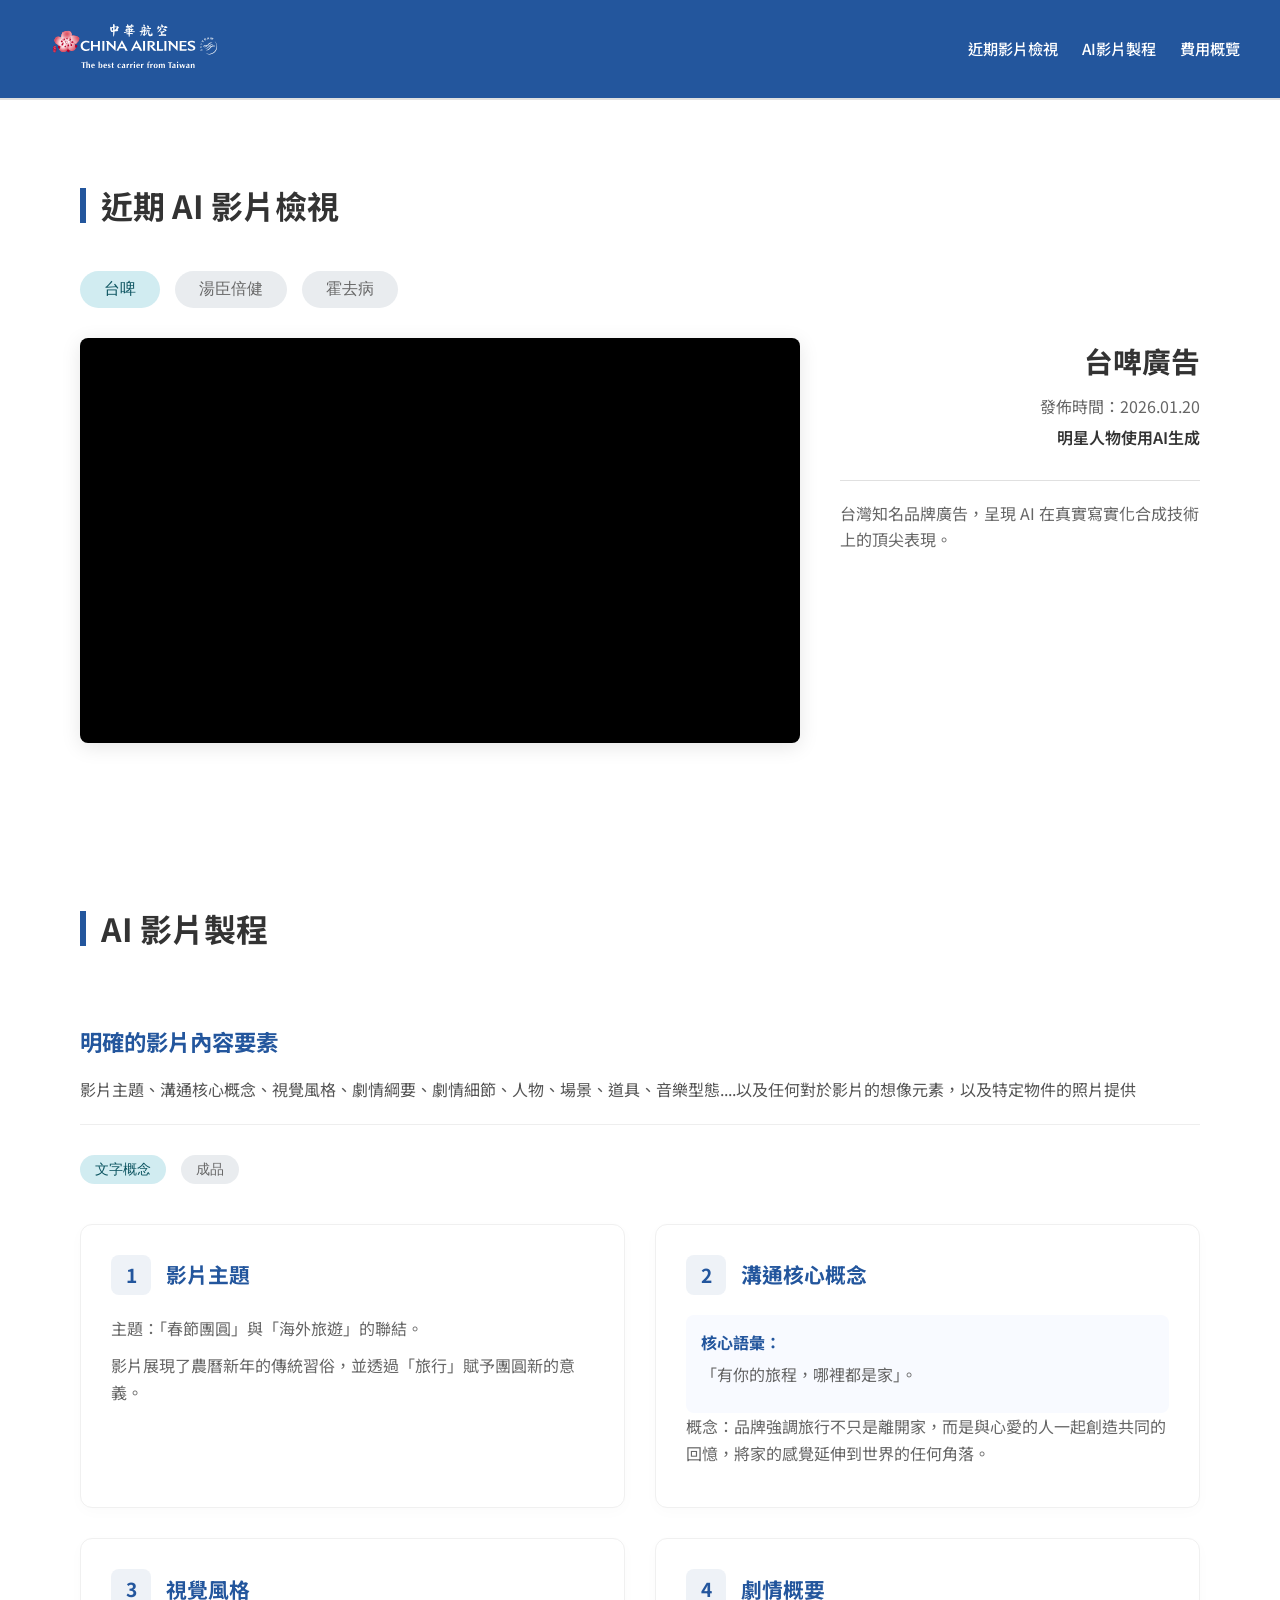
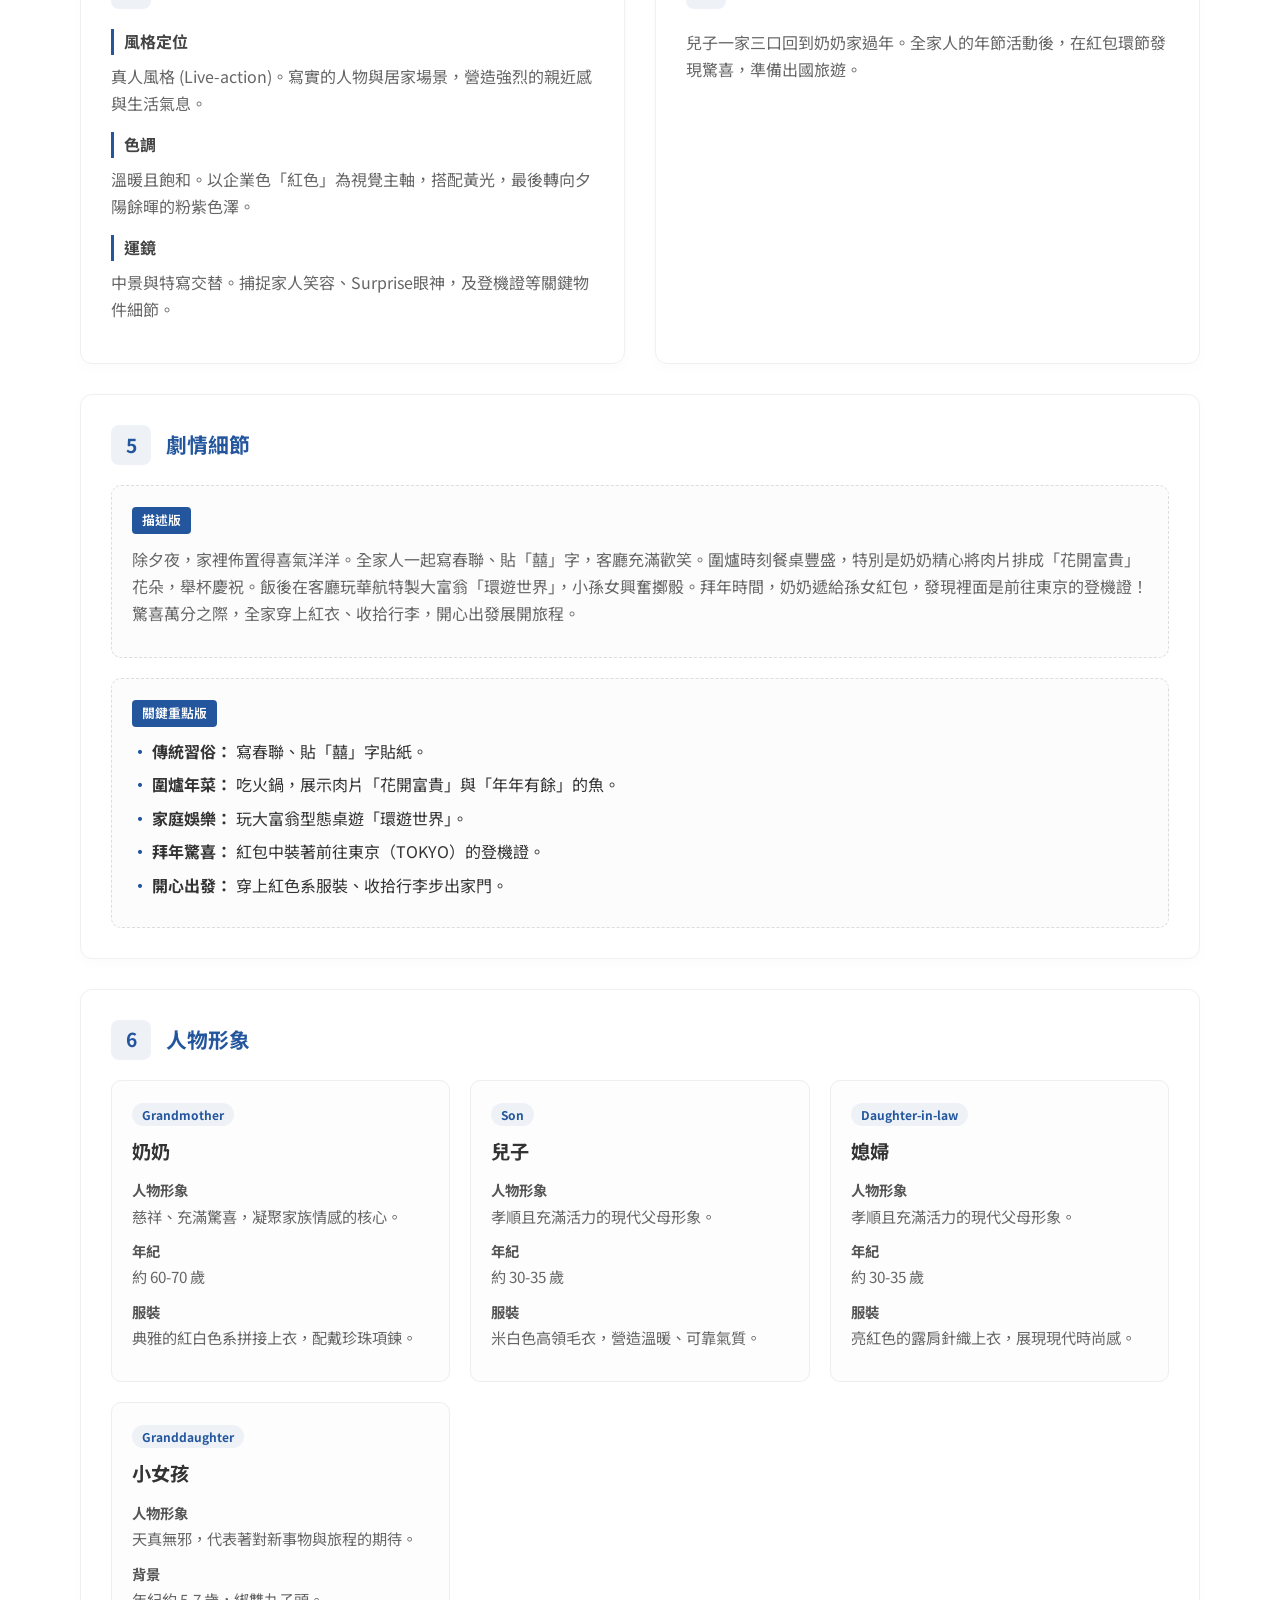
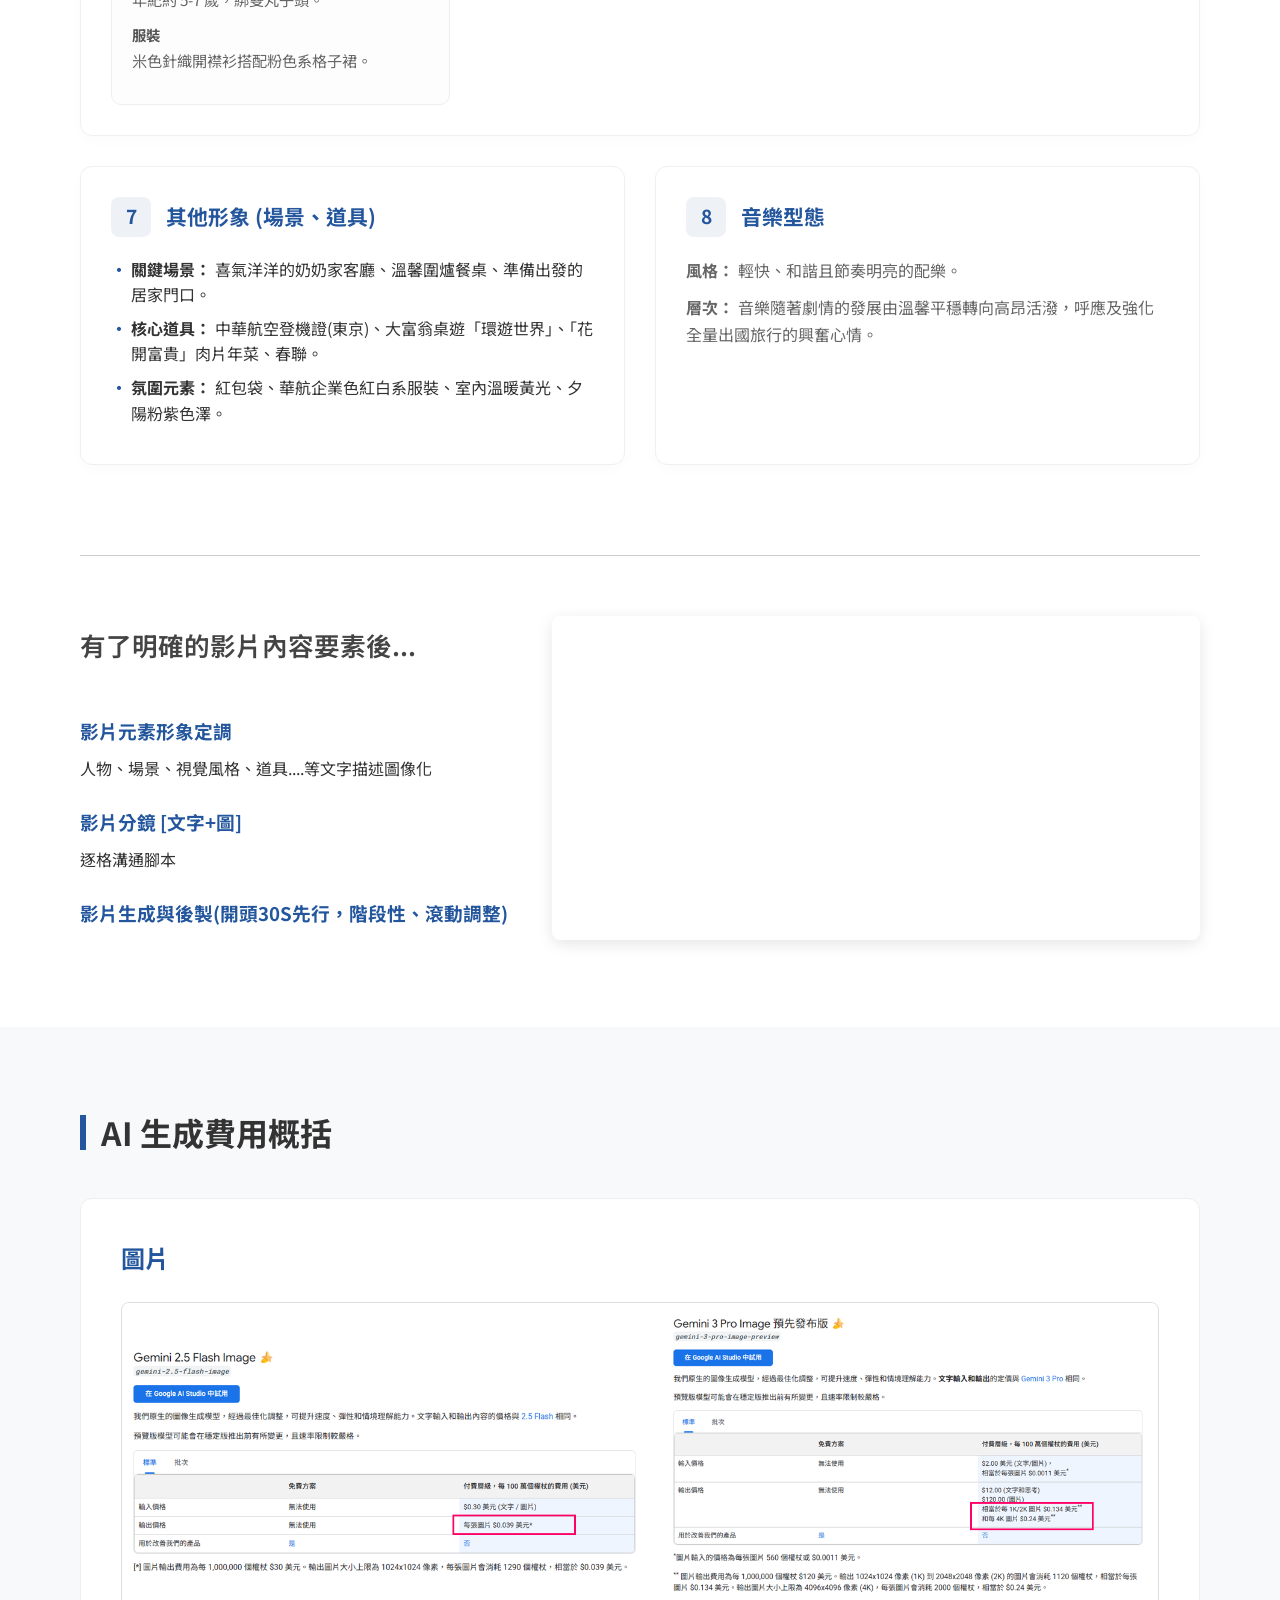
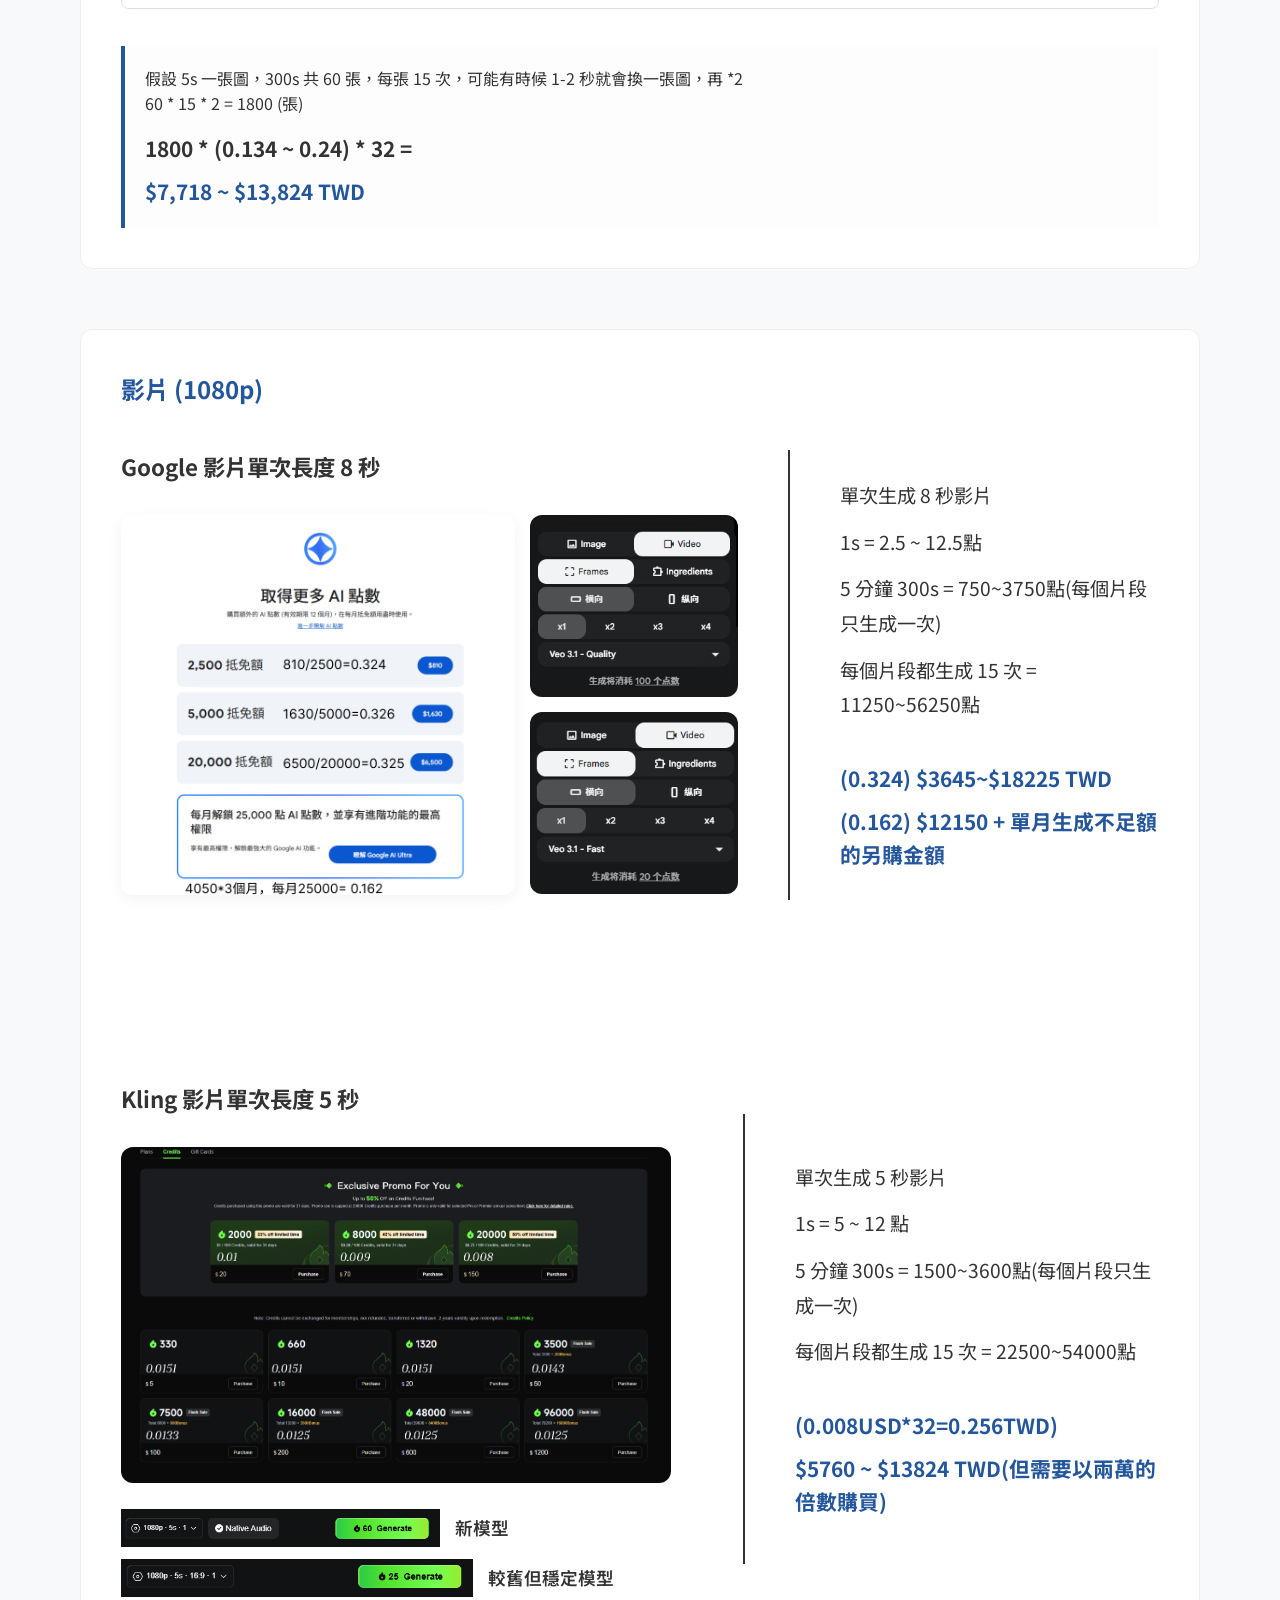
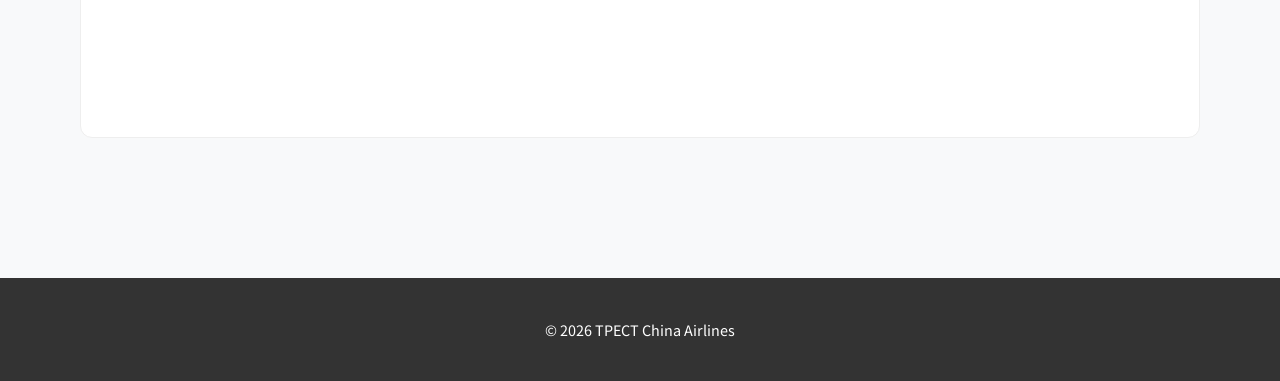
==== index.html @ 06ba06f7 "Initial commit: KEfilm project structure, HTML, CSS, JS, and Assets" ====
<!DOCTYPE html>
<html lang="zh-Hant">

<head>
    <meta charset="UTF-8">
    <meta name="viewport" content="width=device-width, initial-scale=1.0">
    <title>AI 影片製作現況分析與合作釐清 - KEfilm</title>
    <link rel="preconnect" href="https://fonts.googleapis.com">
    <link rel="preconnect" href="https://fonts.gstatic.com" crossorigin>
    <link
        href="https://fonts.googleapis.com/css2?family=Noto+Sans+TC:wght@300;400;500;700&family=Outfit:wght@300;400;600&display=swap"
        rel="stylesheet">
    <link rel="stylesheet" href="style.css">
</head>

<body>
    <header>
        <div class="header-container">
            <div class="logo">
                <img src="asset/img/logo.svg" alt="Logo">
            </div>
            <div class="top-nav-links">
                <a href="#video-showcase">近期影片檢視</a>
                <a href="#process">AI影片製程</a>
                <a href="#budget">費用概覽</a>
            </div>
        </div>
    </header>

    <main>
        <!-- 第一部分：AI影片分享 -->
        <section id="video-showcase" class="section">
            <div class="container">
                <div class="heading-with-bar">
                    <span class="bar"></span>
                    <h2 class="section-title">近期 AI 影片檢視</h2>
                </div>

                <div class="tabs-control-group" id="showcase-tabs">
                    <button class="pill-tab-btn active" data-tab="tab1">台啤</button>
                    <button class="pill-tab-btn" data-tab="tab2">湯臣倍健</button>
                    <button class="pill-tab-btn" data-tab="tab3">霍去病</button>
                </div>

                <div class="showcase-content">
                    <!-- 台啤 -->
                    <div class="tab-pane active" id="tab1">
                        <div class="showcase-grid">
                            <div class="showcase-media">
                                <iframe src="https://www.youtube.com/embed/JzaXb-boeXI" title="台啤影片" frameborder="0"
                                    allow="accelerometer; autoplay; clipboard-write; encrypted-media; gyroscope; picture-in-picture"
                                    allowfullscreen></iframe>
                            </div>
                            <div class="showcase-meta">
                                <h3 class="meta-label-brand">台啤廣告</h3>
                                <p class="meta-label-time">發佈時間：2026.01.20</p>
                                <p class="meta-label-desc">明星人物使用AI生成</p>
                                <p class="meta-label-brief">台灣知名品牌廣告，呈現 AI 在真實寫實化合成技術上的頂尖表現。</p>
                            </div>
                        </div>
                    </div>
                    <!-- 湯臣倍健 -->
                    <div class="tab-pane" id="tab2">
                        <div class="showcase-grid">
                            <div class="showcase-media">
                                <video controls>
                                    <source src="asset/video/南極人.mp4" type="video/mp4">
                                </video>
                            </div>
                            <div class="showcase-meta">
                                <h3 class="meta-label-brand">湯臣倍健 (營養品)</h3>
                                <p class="meta-label-time">發佈時間：2025.11.24</p>
                                <p class="meta-label-desc">專場與細節豐富度展示</p>
                                <p class="meta-label-brief">點擊前往原始連結：<a
                                        href="https://www.facebook.com/share/v/17531Q2ruu/" target="_blank">Facebook
                                        影片連結</a></p>
                            </div>
                        </div>
                    </div>
                    <!-- 霍去病 -->
                    <div class="tab-pane" id="tab3">
                        <div class="showcase-grid">
                            <div class="showcase-media">
                                <iframe src="https://www.youtube.com/embed/hu1qOSXnQ2M" title="霍去病影片" frameborder="0"
                                    allow="accelerometer; autoplay; clipboard-write; encrypted-media; gyroscope; picture-in-picture"
                                    allowfullscreen></iframe>
                            </div>
                            <div class="showcase-meta">
                                <h3 class="meta-label-brand">霍去病</h3>
                                <p class="meta-label-time">發佈時間：2026.02</p>
                                <p class="meta-label-desc">中國創下五億瀏覽量</p>
                                <p class="meta-label-brief">大型史詩場面，AI 技術於大規模動態生成與分鏡流暢度之指標性作品。</p>
                            </div>
                        </div>
                    </div>
                </div>
            </div>
        </section>

        <!-- 第二部分：明確的影片內容要素 -->
        <section id="process" class="section">
            <div class="container">
                <div class="heading-with-bar">
                    <span class="bar"></span>
                    <h2 class="section-title">AI 影片製程</h2>
                </div>

                <div class="process-requirements">
                    <h3 class="process-sub-title">明確的影片內容要素</h3>
                    <p class="process-note">影片主題、溝通核心概念、視覺風格、劇情綱要、劇情細節、人物、場景、道具、音樂型態....以及任何對於影片的想像元素，以及特定物件的照片提供</p>

                    <div class="tabs-control-group small-tabs" id="concept-tabs">
                        <button class="pill-tab-btn active" data-tab="concept-text">文字概念</button>
                        <button class="pill-tab-btn" data-tab="concept-video">成品</button>
                    </div>

                    <div class="concept-display">
                        <div class="concept-pane active" id="concept-text">
                            <div class="concept-cards-grid">
                                <!-- 1. 影片主題 -->
                                <div class="concept-card">
                                    <div class="c-card-header">
                                        <div class="c-card-icon">1</div>
                                        <div class="c-card-title">影片主題</div>
                                    </div>
                                    <div class="c-card-body">
                                        <p>主題：「春節團圓」與「海外旅遊」的聯結。</p>
                                        <p>影片展現了農曆新年的傳統習俗，並透過「旅行」賦予團圓新的意義。</p>
                                    </div>
                                </div>

                                <!-- 2. 溝通核心概念 -->
                                <div class="concept-card">
                                    <div class="c-card-header">
                                        <div class="c-card-icon">2</div>
                                        <div class="c-card-title">溝通核心概念</div>
                                    </div>
                                    <div class="c-card-body">
                                        <div class="c-highlight-box">
                                            <strong>核心語彙：</strong>
                                            <p>「有你的旅程，哪裡都是家」。</p>
                                        </div>
                                        <p>概念：品牌強調旅行不只是離開家，而是與心愛的人一起創造共同的回憶，將家的感覺延伸到世界的任何角落。</p>
                                    </div>
                                </div>

                                <!-- 3. 視覺風格 -->
                                <div class="concept-card">
                                    <div class="c-card-header">
                                        <div class="c-card-icon">3</div>
                                        <div class="c-card-title">視覺風格</div>
                                    </div>
                                    <div class="c-card-body">
                                        <h4>風格定位</h4>
                                        <p>真人風格 (Live-action)。寫實的人物與居家場景，營造強烈的親近感與生活氣息。</p>

                                        <h4>色調</h4>
                                        <p>溫暖且飽和。以企業色「紅色」為視覺主軸，搭配黃光，最後轉向夕陽餘暉的粉紫色澤。</p>

                                        <h4>運鏡</h4>
                                        <p>中景與特寫交替。捕捉家人笑容、Surprise眼神，及登機證等關鍵物件細節。</p>
                                    </div>
                                </div>

                                <!-- 4. 劇情概要 -->
                                <div class="concept-card">
                                    <div class="c-card-header">
                                        <div class="c-card-icon">4</div>
                                        <div class="c-card-title">劇情概要</div>
                                    </div>
                                    <div class="c-card-body">
                                        <p>兒子一家三口回到奶奶家過年。全家人的年節活動後，在紅包環節發現驚喜，準備出國旅遊。</p>
                                    </div>
                                </div>

                                <!-- 5. 劇情細節 -->
                                <div class="concept-card" style="grid-column: 1 / -1;">
                                    <div class="c-card-header">
                                        <div class="c-card-icon">5</div>
                                        <div class="c-card-title">劇情細節</div>
                                    </div>
                                    <div class="c-card-body">
                                        <div class="plot-details-section">
                                            <div class="plot-version-box">
                                                <span class="plot-version-label">描述版</span>
                                                <p>除夕夜，家裡佈置得喜氣洋洋。全家人一起寫春聯、貼「囍」字，客廳充滿歡笑。圍爐時刻餐桌豐盛，特別是奶奶精心將肉片排成「花開富貴」花朵，舉杯慶祝。飯後在客廳玩華航特製大富翁「環遊世界」，小孫女興奮擲骰。拜年時間，奶奶遞給孫女紅包，發現裡面是前往東京的登機證！驚喜萬分之際，全家穿上紅衣、收拾行李，開心出發展開旅程。
                                                </p>
                                            </div>
                                            <div class="plot-version-box">
                                                <span class="plot-version-label">關鍵重點版</span>
                                                <ul class="detailed-list-mini">
                                                    <li><strong>傳統習俗：</strong> 寫春聯、貼「囍」字貼紙。</li>
                                                    <li><strong>圍爐年菜：</strong> 吃火鍋，展示肉片「花開富貴」與「年年有餘」的魚。</li>
                                                    <li><strong>家庭娛樂：</strong> 玩大富翁型態桌遊「環遊世界」。</li>
                                                    <li><strong>拜年驚喜：</strong> 紅包中裝著前往東京（TOKYO）的登機證。</li>
                                                    <li><strong>開心出發：</strong> 穿上紅色系服裝、收拾行李步出家門。</li>
                                                </ul>
                                            </div>
                                        </div>
                                    </div>
                                </div>

                                <!-- 6. 人物形象 -->
                                <div class="concept-card" style="grid-column: 1 / -1;">
                                    <div class="c-card-header">
                                        <div class="c-card-icon">6</div>
                                        <div class="c-card-title">人物形象</div>
                                    </div>
                                    <div class="c-card-body">
                                        <div class="character-profiles">
                                            <!-- Grandmother -->
                                            <div class="character-card">
                                                <span class="char-role">Grandmother</span>
                                                <h5 class="char-name">奶奶</h5>
                                                <div class="char-detail-item">
                                                    <strong>人物形象</strong>
                                                    <p>慈祥、充滿驚喜，凝聚家族情感的核心。</p>
                                                </div>
                                                <div class="char-detail-item">
                                                    <strong>年紀</strong>
                                                    <p>約 60-70 歲</p>
                                                </div>
                                                <div class="char-detail-item">
                                                    <strong>服裝</strong>
                                                    <p>典雅的紅白色系拼接上衣，配戴珍珠項鍊。</p>
                                                </div>
                                            </div>

                                            <!-- Son -->
                                            <div class="character-card">
                                                <span class="char-role">Son</span>
                                                <h5 class="char-name">兒子</h5>
                                                <div class="char-detail-item">
                                                    <strong>人物形象</strong>
                                                    <p>孝順且充滿活力的現代父母形象。</p>
                                                </div>
                                                <div class="char-detail-item">
                                                    <strong>年紀</strong>
                                                    <p>約 30-35 歲</p>
                                                </div>
                                                <div class="char-detail-item">
                                                    <strong>服裝</strong>
                                                    <p>米白色高領毛衣，營造溫暖、可靠氣質。</p>
                                                </div>
                                            </div>

                                            <!-- Daughter-in-law -->
                                            <div class="character-card">
                                                <span class="char-role">Daughter-in-law</span>
                                                <h5 class="char-name">媳婦</h5>
                                                <div class="char-detail-item">
                                                    <strong>人物形象</strong>
                                                    <p>孝順且充滿活力的現代父母形象。</p>
                                                </div>
                                                <div class="char-detail-item">
                                                    <strong>年紀</strong>
                                                    <p>約 30-35 歲</p>
                                                </div>
                                                <div class="char-detail-item">
                                                    <strong>服裝</strong>
                                                    <p>亮紅色的露肩針織上衣，展現現代時尚感。</p>
                                                </div>
                                            </div>

                                            <!-- Granddaughter -->
                                            <div class="character-card">
                                                <span class="char-role">Granddaughter</span>
                                                <h5 class="char-name">小女孩</h5>
                                                <div class="char-detail-item">
                                                    <strong>人物形象</strong>
                                                    <p>天真無邪，代表著對新事物與旅程的期待。</p>
                                                </div>
                                                <div class="char-detail-item">
                                                    <strong>背景</strong>
                                                    <p>年紀約 5-7 歲，綁雙丸子頭。</p>
                                                </div>
                                                <div class="char-detail-item">
                                                    <strong>服裝</strong>
                                                    <p>米色針織開襟衫搭配粉色系格子裙。</p>
                                                </div>
                                            </div>
                                        </div>
                                    </div>
                                </div>

                                <!-- 7. 其他形象 (場景、道具) -->
                                <div class="concept-card">
                                    <div class="c-card-header">
                                        <div class="c-card-icon">7</div>
                                        <div class="c-card-title">其他形象 (場景、道具)</div>
                                    </div>
                                    <div class="c-card-body">
                                        <ul class="detailed-list-mini">
                                            <li><strong>關鍵場景：</strong> 喜氣洋洋的奶奶家客廳、溫馨圍爐餐桌、準備出發的居家門口。</li>
                                            <li><strong>核心道具：</strong> 中華航空登機證(東京)、大富翁桌遊「環遊世界」、「花開富貴」肉片年菜、春聯。</li>
                                            <li><strong>氛圍元素：</strong> 紅包袋、華航企業色紅白系服裝、室內溫暖黃光、夕陽粉紫色澤。</li>
                                        </ul>
                                    </div>
                                </div>

                                <!-- 8. 音樂型態 -->
                                <div class="concept-card">
                                    <div class="c-card-header">
                                        <div class="c-card-icon">8</div>
                                        <div class="c-card-title">音樂型態</div>
                                    </div>
                                    <div class="c-card-body">
                                        <p><strong>風格：</strong> 輕快、和諧且節奏明亮的配樂。</p>
                                        <p><strong>層次：</strong> 音樂隨著劇情的發展由溫馨平穩轉向高昂活潑，呼應及強化全量出國旅行的興奮心情。</p>
                                    </div>
                                </div>
                            </div>
                        </div>
                        <div class="concept-pane" id="concept-video">
                            <div class="video-preview-box">
                                <div class="fb-video-container">
                                    <iframe
                                        src="https://www.facebook.com/plugins/video.php?href=https%3A%2F%2Fwww.facebook.com%2Fwatch%2F%3Fv%3D1326016251731872&show_text=0&width=560"
                                        width="100%" height="450" style="border:none;overflow:hidden" scrolling="no"
                                        frameborder="0" allowfullscreen="true"
                                        allow="autoplay; clipboard-write; encrypted-media; picture-in-picture; web-share"></iframe>
                                </div>
                            </div>
                        </div>
                    </div>
                </div>

                <hr class="separator">

                <div class="visual-output-section">
                    <div class="visual-output-grid">
                        <div class="visual-output-text">
                            <p style="font-size: 1.6rem; color: #444; font-weight: 600; margin-bottom: 50px;">
                                有了明確的影片內容要素後...</p>
                            <h3>影片元素形象定調</h3>
                            <p>人物、場景、視覺風格、道具....等文字描述圖像化</p>
                            <br>
                            <h3>影片分鏡 [文字+圖]</h3>
                            <p>逐格溝通腳本</p>
                            <br>
                            <h3>影片生成與後製(開頭30S先行，階段性、滾動調整)</h3>
                        </div>
                        <div class="visual-output-media">
                            <video autoplay loop muted playsinline>
                                <source src="asset/video/分鏡到影片.mp4" type="video/mp4">
                            </video>
                        </div>
                    </div>
                </div>
            </div>
        </section>

        <!-- 第三部分：費用概覽 -->
        <section id="budget" class="section bg-light">
            <div class="container">
                <div class="heading-with-bar">
                    <span class="bar"></span>
                    <h2 class="section-title">AI 生成費用概括</h2>
                </div>

                <!-- 圖片費用 -->
                <div class="cost-item-block">
                    <h3 class="cost-type-title">圖片</h3>
                    <div class="cost-screenshot-full">
                        <img src="asset/img/圖片生成.png" alt="圖片生成費用詳情">
                    </div>
                    <div class="cost-calculation">
                        <p>假設 5s 一張圖，300s 共 60 張，每張 15 次，可能有時候 1-2 秒就會換一張圖，再 *2</p>
                        <p>60 * 15 * 2 = 1800 (張)</p>
                        <p class="final-price">1800 * (0.134 ~ 0.24) * 32 = <span class="highlight-blue">$7,718 ~
                                $13,824 TWD</span></p>
                    </div>
                </div>

                <!-- 影片費用 -->
                <div class="cost-item-block">
                    <h3 class="cost-type-title">影片 (1080p)</h3>
                    <div class="video-budget-rows">
                        <!-- Google Row -->
                        <div class="video-budget-row">
                            <div class="v-budget-visual">
                                <h4 class="v-model-title">Google 影片單次長度 8 秒</h4>
                                <div class="google-img-grid">
                                    <div class="img-large">
                                        <img src="asset/img/GoogleVeo1.png" alt="Google Veo Pricing">
                                    </div>
                                    <div class="img-stacked">
                                        <img src="asset/img/GoogleVeo2.png" alt="Veo Quality">
                                        <img src="asset/img/GoogleVeo3.png" alt="Veo Fast">
                                    </div>
                                </div>
                            </div>
                            <div class="v-budget-divider"></div>
                            <div class="v-budget-details">
                                <div class="cost-desc-text">
                                    <p>單次生成 8 秒影片</p>
                                    <p>1s = 2.5 ~ 12.5點</p>
                                    <p>5 分鐘 300s = 750~3750點(每個片段只生成一次)</p>
                                    <p>每個片段都生成 15 次 = 11250~56250點</p>
                                    <div class="price-summary">
                                        <span class="highlight-blue">(0.324) $3645~$18225 TWD</span>
                                        <span class="highlight-blue">(0.162) $12150 + 單月生成不足額的另購金額</span>
                                    </div>
                                </div>
                            </div>
                        </div>

                        <!-- Kling Row -->
                        <div class="video-budget-row">
                            <div class="v-budget-visual">
                                <h4 class="v-model-title">Kling 影片單次長度 5 秒</h4>
                                <div class="kling-main-img">
                                    <img src="asset/img/Kling1.png" alt="Kling Pricing">
                                </div>
                                <div class="kling-model-labels">
                                    <div class="model-label-row">
                                        <img src="asset/img/Kling2.png" alt="New Model Button">
                                        <span>新模型</span>
                                    </div>
                                    <div class="model-label-row">
                                        <img src="asset/img/Kling3.png" alt="Stable Model Button">
                                        <span>較舊但穩定模型</span>
                                    </div>
                                </div>
                            </div>
                            <div class="v-budget-divider"></div>
                            <div class="v-budget-details">
                                <div class="cost-desc-text">
                                    <p>單次生成 5 秒影片</p>
                                    <p>1s = 5 ~ 12 點</p>
                                    <p>5 分鐘 300s = 1500~3600點(每個片段只生成一次)</p>
                                    <p>每個片段都生成 15 次 = 22500~54000點</p>
                                    <div class="price-summary">
                                        <span class="highlight-blue">(0.008USD*32=0.256TWD)</span>
                                        <span class="highlight-blue">$5760 ~ $13824 TWD(但需要以兩萬的倍數購買)</span>
                                    </div>
                                </div>
                            </div>
                        </div>
                    </div>
                </div>
            </div>
        </section>
    </main>

    <footer>
        <div class="container">
            <p>&copy; 2026 TPECT China Airlines</p>
        </div>
    </footer>

    <script src="script.js"></script>
</body>

</html>
---- style.css ----
:root {
    --primary-blue: #23569D;
    --text-color: #333333;
    --secondary-text: #666666;
    --bg-light: #f8f9fa;
    --bg-white: #ffffff;
    --border-color: #e0e0e0;
    --accent-red: #d9534f;
    --transition-speed: 0.3s;
}

* {
    margin: 0;
    padding: 0;
    box-sizing: border-box;
}

body {
    font-family: 'Noto Sans TC', 'Helvetica Neue', Arial, sans-serif;
    color: var(--text-color);
    line-height: 1.6;
    background-color: var(--bg-white);
    padding-top: 100px;
    /* Offset for fixed header */
}

.container {
    max-width: 1200px;
    margin: 0 auto;
    padding: 0 40px;
}

.section {
    padding: 80px 0;
}

.bg-light {
    background-color: var(--bg-light);
}

/* Header */
header {
    height: 100px;
    display: flex;
    align-items: center;
    border-bottom: 2px solid var(--border-color);
    background-color: var(--primary-blue);
    position: fixed;
    top: 0;
    left: 0;
    width: 100%;
    z-index: 1000;
}

.header-container {
    width: 100%;
    max-width: 1300px;
    margin: 0 auto;
    padding: 0 40px;
    display: flex;
    justify-content: space-between;
    align-items: center;
}

.logo img {
    height: 70px;
}

.top-nav-links a {
    text-decoration: none;
    color: #ffffff;
    font-weight: 500;
    margin-left: 20px;
    font-size: 0.95rem;
}

/* Heading with Bar */
.heading-with-bar {
    display: flex;
    align-items: center;
    margin-bottom: 40px;
}

.heading-with-bar .bar {
    width: 6px;
    height: 35px;
    background-color: var(--primary-blue);
    margin-right: 15px;
    display: inline-block;
}

.section-title {
    font-size: 2rem;
    font-weight: 700;
}

/* Tabs */
.tabs-control-group {
    display: flex;
    gap: 15px;
    margin-bottom: 30px;
}

.pill-tab-btn {
    padding: 8px 24px;
    border: none;
    border-radius: 20px;
    background-color: #e9ecef;
    color: var(--secondary-text);
    font-size: 1rem;
    cursor: pointer;
    transition: var(--transition-speed);
    font-weight: 500;
}

.pill-tab-btn.active {
    background-color: #d1ecf1;
    color: #0c5460;
}

.small-tabs .pill-tab-btn {
    padding: 5px 15px;
    font-size: 0.9rem;
}

/* Showcase Grid */
.showcase-grid {
    display: grid;
    grid-template-columns: 2fr 1fr;
    gap: 40px;
    align-items: flex-start;
}

.showcase-media {
    background-color: #000;
    aspect-ratio: 16/9;
    border-radius: 8px;
    overflow: hidden;
    box-shadow: 0 4px 20px rgba(0, 0, 0, 0.1);
}

.showcase-media iframe,
.showcase-media video {
    width: 100%;
    height: 100%;
    border: none;
}

.showcase-meta h3 {
    font-size: 1.8rem;
    margin-bottom: 10px;
    text-align: right;
}

.meta-label-time {
    display: block;
    text-align: right;
    color: var(--secondary-text);
    margin-bottom: 5px;
}

.meta-label-desc {
    display: block;
    text-align: right;
    font-weight: 600;
    margin-bottom: 20px;
}

.meta-label-brief {
    font-size: 1rem;
    margin-top: 30px;
    color: var(--secondary-text);
    border-top: 1px solid var(--border-color);
    padding-top: 20px;
}

/* Concept Content Refinement */
.concept-cards-grid {
    display: grid;
    grid-template-columns: repeat(auto-fit, minmax(450px, 1fr));
    gap: 30px;
    margin-top: 40px;
}

.concept-card {
    background: #ffffff;
    border: 1px solid #f0f0f0;
    border-radius: 12px;
    padding: 30px;
    box-shadow: 0 4px 15px rgba(0, 0, 0, 0.02);
    transition: transform 0.3s ease, box-shadow 0.3s ease;
}

.concept-card:hover {
    transform: translateY(-5px);
    box-shadow: 0 10px 30px rgba(0, 0, 0, 0.05);
}

.c-card-header {
    display: flex;
    align-items: center;
    gap: 15px;
    margin-bottom: 20px;
}

.c-card-icon {
    width: 40px;
    height: 40px;
    background: #eef2f7;
    border-radius: 8px;
    display: flex;
    align-items: center;
    justify-content: center;
    color: var(--primary-blue);
    font-weight: 700;
    font-size: 1.2rem;
}

.c-card-title {
    font-size: 1.3rem;
    font-weight: 700;
    color: var(--primary-blue);
}

.c-card-body h4 {
    font-size: 1rem;
    color: #444;
    margin-bottom: 8px;
    border-left: 3px solid var(--primary-blue);
    padding-left: 10px;
    margin-top: 15px;
}

.c-card-body p {
    color: var(--secondary-text);
    font-size: 1rem;
    line-height: 1.7;
    margin-bottom: 10px;
}

.c-highlight-box {
    background: #f8faff;
    border-radius: 8px;
    padding: 15px;
    margin-top: 15px;
}

.c-highlight-box strong {
    color: var(--primary-blue);
    display: block;
    margin-bottom: 5px;
}

.plot-details-section {
    display: flex;
    flex-direction: column;
    gap: 20px;
}

.plot-version-box {
    padding: 20px;
    background: #fcfcfc;
    border-radius: 10px;
    border: 1px dashed #ddd;
}

.plot-version-label {
    display: inline-block;
    padding: 3px 10px;
    background: var(--primary-blue);
    color: #fff;
    border-radius: 4px;
    font-size: 0.8rem;
    font-weight: 600;
    margin-bottom: 12px;
}

.detailed-list-mini {
    list-style: none;
    padding: 0;
}

.detailed-list-mini li {
    position: relative;
    padding-left: 20px;
    margin-bottom: 8px;
}

.detailed-list-mini li::before {
    content: '•';
    position: absolute;
    left: 0;
    color: var(--primary-blue);
    font-weight: bold;
}

/* Character Profiles Refinement */
.character-profiles {
    display: grid;
    grid-template-columns: repeat(auto-fit, minmax(280px, 1fr));
    gap: 20px;
    margin-top: 15px;
}

.character-card {
    background: #fdfdfd;
    border: 1px solid #eee;
    border-radius: 10px;
    padding: 20px;
    transition: all 0.3s ease;
}

.character-card:hover {
    border-color: var(--primary-blue);
    background: #fff;
    box-shadow: 0 5px 15px rgba(0, 0, 0, 0.05);
}

.char-role {
    display: inline-block;
    font-size: 0.75rem;
    font-weight: 700;
    color: var(--primary-blue);
    background: #eef2f7;
    padding: 2px 10px;
    border-radius: 20px;
    margin-bottom: 10px;
}

.char-name {
    font-size: 1.2rem;
    font-weight: 700;
    margin-bottom: 12px;
    color: #333;
}

.char-detail-item {
    margin-bottom: 10px;
}

.char-detail-item strong {
    font-size: 0.9rem;
    color: #555;
    display: block;
    margin-bottom: 2px;
}

.char-detail-item p {
    font-size: 0.95rem;
    color: var(--secondary-text);
    margin: 0 !important;
}


/* Process Section Original Styles Cleanup */
.process-requirements {
    background: transparent;
    padding: 30px 0;
}

.process-sub-title {
    color: var(--primary-blue);
    font-size: 1.4rem;
    margin-bottom: 15px;
}

.process-note {
    font-size: 1rem;
    color: #555;
    margin-bottom: 30px;
    line-height: 1.8;
    border-bottom: 1px solid #eee;
    padding-bottom: 20px;
}

.detailed-list-container {
    margin-top: 30px;
}

.detailed-list {
    list-style: none;
}

.detailed-list li {
    margin-bottom: 25px;
    padding-left: 0;
}

.detailed-list li strong {
    display: block;
    font-size: 1.1rem;
    margin-bottom: 5px;
}

.detailed-list li p {
    color: var(--secondary-text);
    margin-bottom: 4px;
}

.video-preview-box {
    max-width: 800px;
    margin: 0 auto;
    border-radius: 8px;
    overflow: hidden;
}

.video-preview-box video {
    width: 100%;
}

.separator {
    border: 0;
    height: 1px;
    background: #ccc;
    margin: 60px 0;
}

.visual-output-grid {
    display: grid;
    grid-template-columns: 1fr 1.5fr;
    gap: 40px;
    align-items: center;
}

.visual-output-text h3 {
    color: var(--primary-blue);
    margin-bottom: 10px;
}

.visual-output-media video {
    width: 100%;
    border-radius: 8px;
    box-shadow: 0 4px 15px rgba(0, 0, 0, 0.1);
}

/* Budget Section */
.cost-item-block {
    margin-bottom: 60px;
    padding: 40px;
    background: #fff;
    border-radius: 12px;
    border: 1px solid #eee;
}

.cost-type-title {
    font-size: 1.5rem;
    color: var(--primary-blue);
    margin-bottom: 25px;
}

.cost-screenshot-full img {
    width: 100%;
    height: auto;
    border-radius: 8px;
    margin-bottom: 30px;
    border: 1px solid #ddd;
}

.cost-calculation {
    background: #fdfdfd;
    padding: 20px;
    border-left: 4px solid var(--primary-blue);
}

.final-price {
    font-size: 1.3rem;
    font-weight: 700;
    margin-top: 15px;
}

.price-highlight {
    color: var(--primary-blue);
}

.video-cost-grid {
    display: grid;
    grid-template-columns: 1fr 1fr;
    gap: 40px;
}

.video-cost-card h4 {
    font-size: 1.2rem;
    margin-bottom: 20px;
}

.screenshot-group {
    display: flex;
    flex-direction: column;
    gap: 15px;
    margin-bottom: 25px;
}

.screenshot-group img {
    width: 100%;
    border: 1px solid #ddd;
    border-radius: 4px;
}

.cost-details p {
    font-size: 0.95rem;
    margin-bottom: 8px;
}

.price-val {
    margin-top: 20px;
    font-size: 1.1rem;
    font-weight: 700;
}

.note {
    font-size: 0.85rem;
    color: var(--accent-red);
}

.model-labels {
    display: flex;
    justify-content: flex-end;
    gap: 40px;
    margin-top: 30px;
    font-weight: 500;
}

/* Budget Section Update */
.video-budget-rows {
    display: flex;
    flex-direction: column;
    gap: 80px;
    margin-top: 40px;
}

.video-budget-row {
    display: grid;
    grid-template-columns: 6fr 2px 4fr;
    /* Locks the divider at the 60% position for both rows */
    align-items: center;
    margin-bottom: 100px;
    width: 100%;
}

.v-model-title {
    font-size: 1.4rem;
    font-weight: 700;
    margin-bottom: 30px;
    color: var(--text-color);
}

.v-budget-visual {
    padding-right: 50px;
    display: flex;
    flex-direction: column;
}

.google-img-grid {
    display: flex;
    gap: 15px;
    align-items: flex-start;
}

.google-img-grid .img-large img {
    height: 380px;
    width: auto;
    border-radius: 12px;
    box-shadow: 0 4px 15px rgba(0, 0, 0, 0.05);
}

.google-img-grid .img-stacked {
    display: flex;
    flex-direction: column;
    gap: 15px;
}

.google-img-grid .img-stacked img {
    height: 182px;
    width: auto;
    border-radius: 12px;
}

.kling-main-img img {
    width: 100%;
    max-width: 550px;
    height: auto;
    border-radius: 12px;
    margin-bottom: 20px;
}

.kling-model-labels {
    display: flex;
    flex-direction: column;
    gap: 12px;
}

.model-label-row {
    display: flex;
    align-items: center;
    gap: 15px;
}

.model-label-row img {
    height: 38px;
    width: auto;
}

.model-label-row span {
    font-weight: 600;
    font-size: 1.1rem;
    color: var(--text-color);
}

.v-budget-divider {
    width: 2px;
    height: 450px;
    background-color: #333;
    opacity: 1;
}

.v-budget-details {
    padding-left: 50px;
}

.cost-desc-text p {
    font-size: 1.2rem;
    margin-bottom: 12px;
    color: var(--text-color);
    line-height: 1.8;
}

.price-summary {
    margin-top: 40px;
}

.highlight-blue {
    color: #23569D !important;
    font-weight: 700 !important;
    font-size: 1.3rem !important;
    margin-top: 10px;
    display: block;
}

/* Tab display logic */
.tab-pane,
.concept-pane {
    display: none;
}

.tab-pane.active,
.concept-pane.active {
    display: block;
    animation: fadeIn 0.4s ease;
}

@keyframes fadeIn {
    from {
        opacity: 0;
    }

    to {
        opacity: 1;
    }
}

footer {
    padding: 40px 0;
    background: #333;
    color: #fff;
    text-align: center;
    font-size: 0.9rem;
}

@media (max-width: 900px) {

    .showcase-grid,
    .visual-output-grid,
    .video-cost-grid {
        grid-template-columns: 1fr;
    }

    .showcase-meta h3,
    .meta-label-time,
    .meta-label-desc {
        text-align: left;
    }
}

/* Video Preview Styling */
.video-preview-box {
    width: 100%;
    max-width: 900px;
    margin: 40px auto;
    background: #000;
    border-radius: 12px;
    overflow: hidden;
    box-shadow: 0 10px 30px rgba(0, 0, 0, 0.15);
}

.fb-video-container {
    position: relative;
    padding-bottom: 56.25%;
    /* 16:9 Aspect Ratio */
    height: 0;
    overflow: hidden;
}

.fb-video-container iframe {
    position: absolute;
    top: 0;
    left: 0;
    width: 100%;
    height: 100%;
}
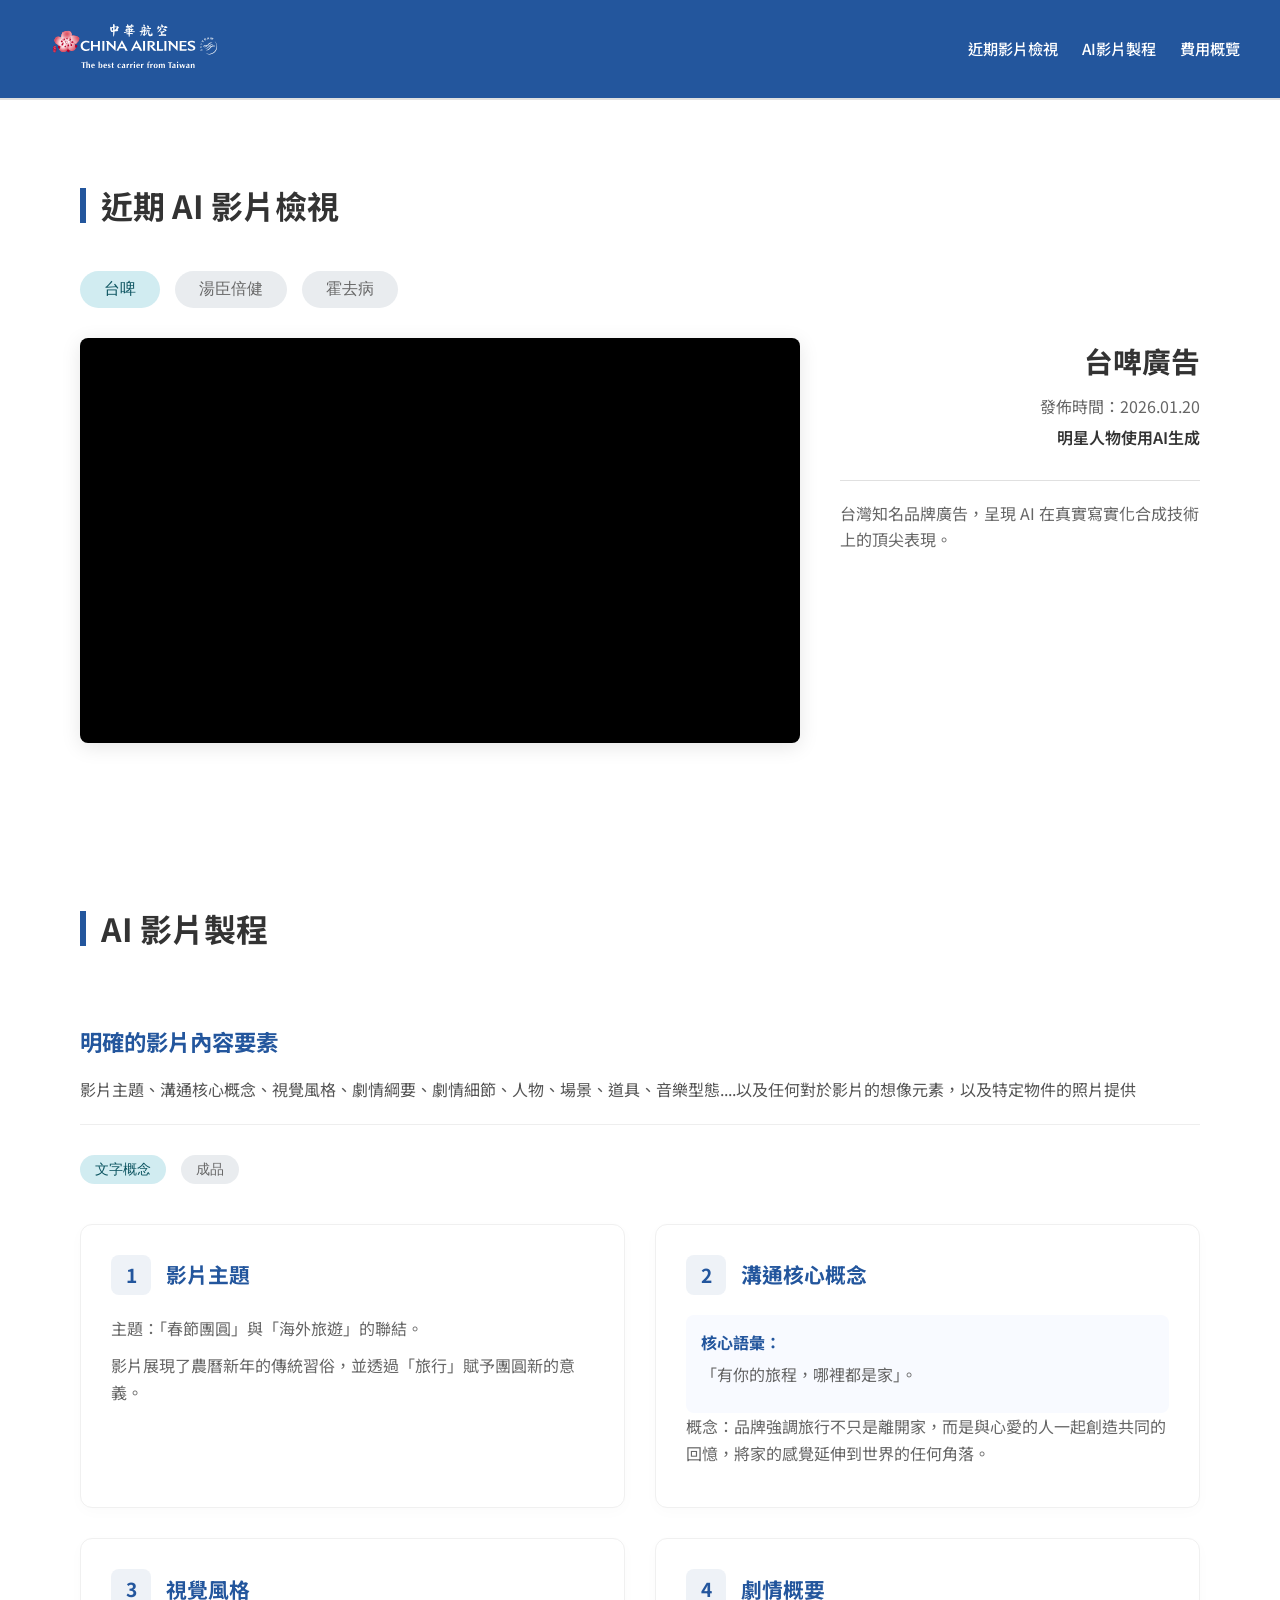
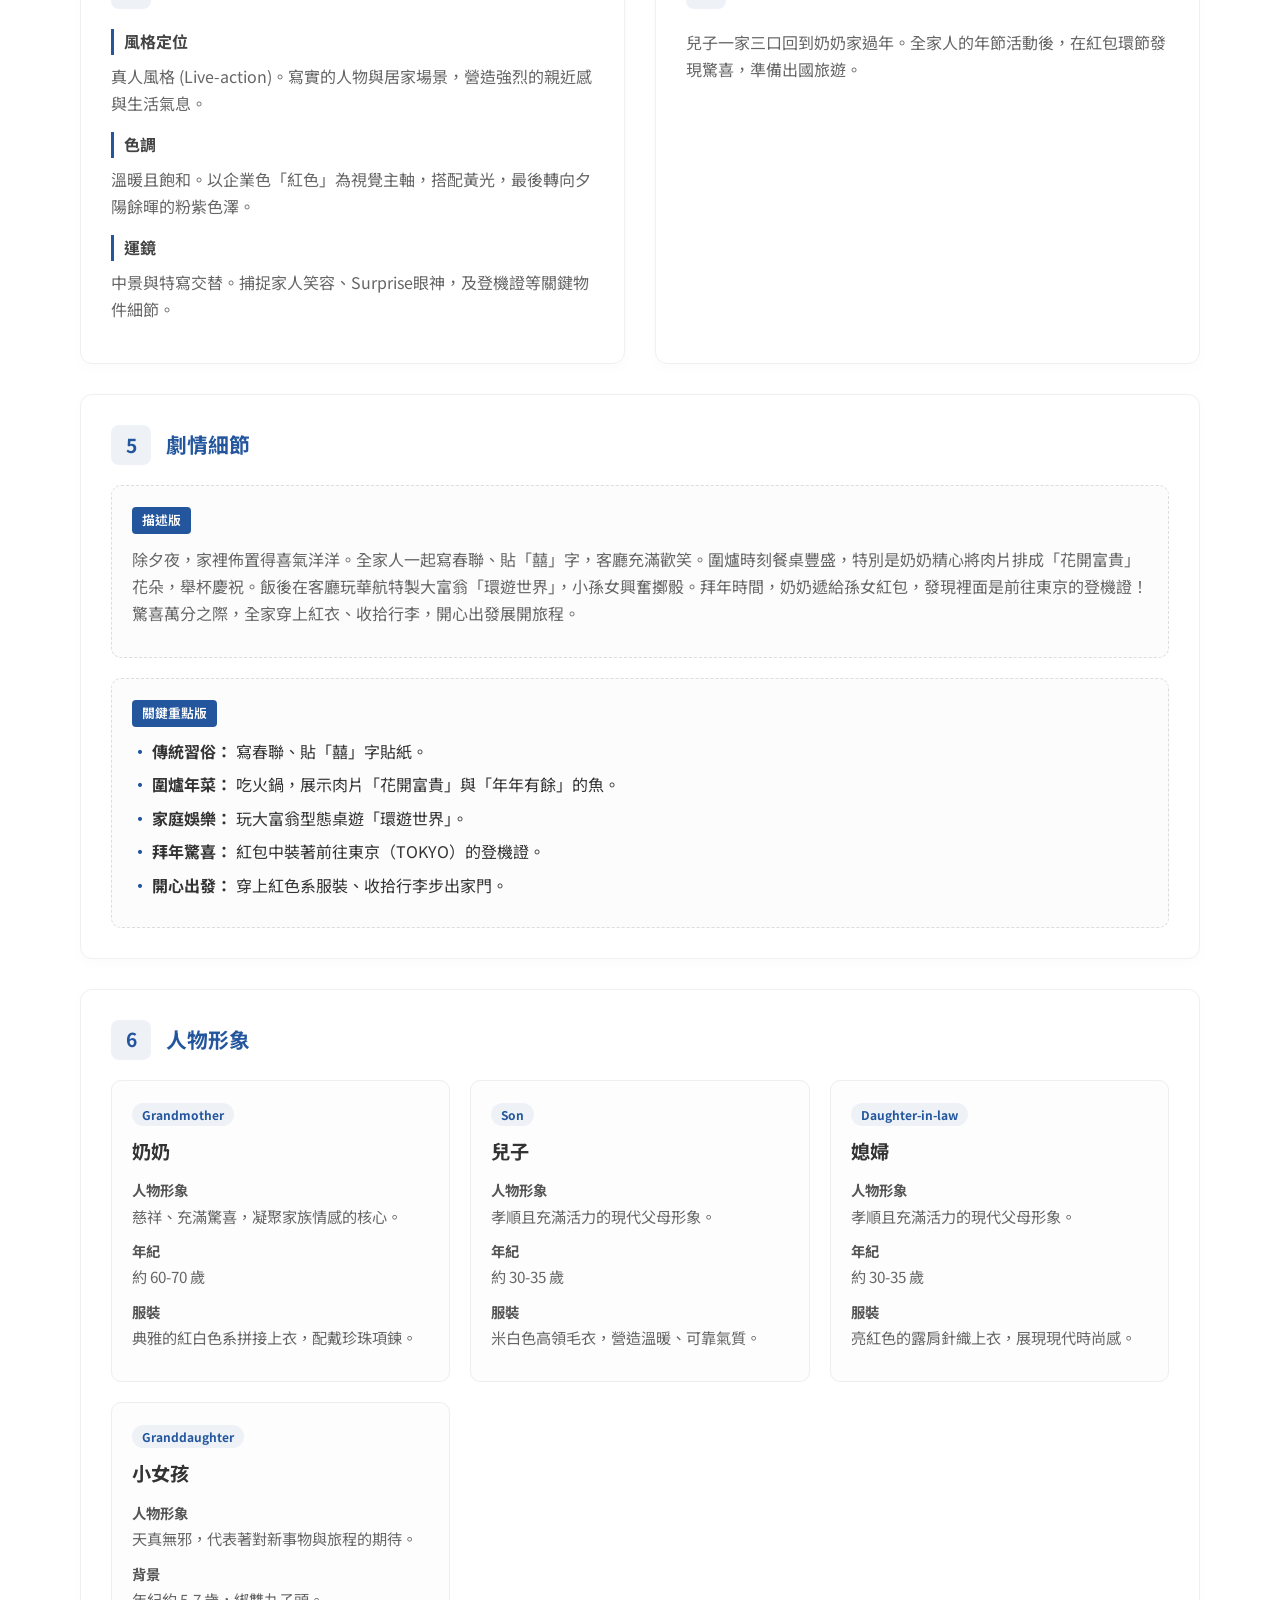
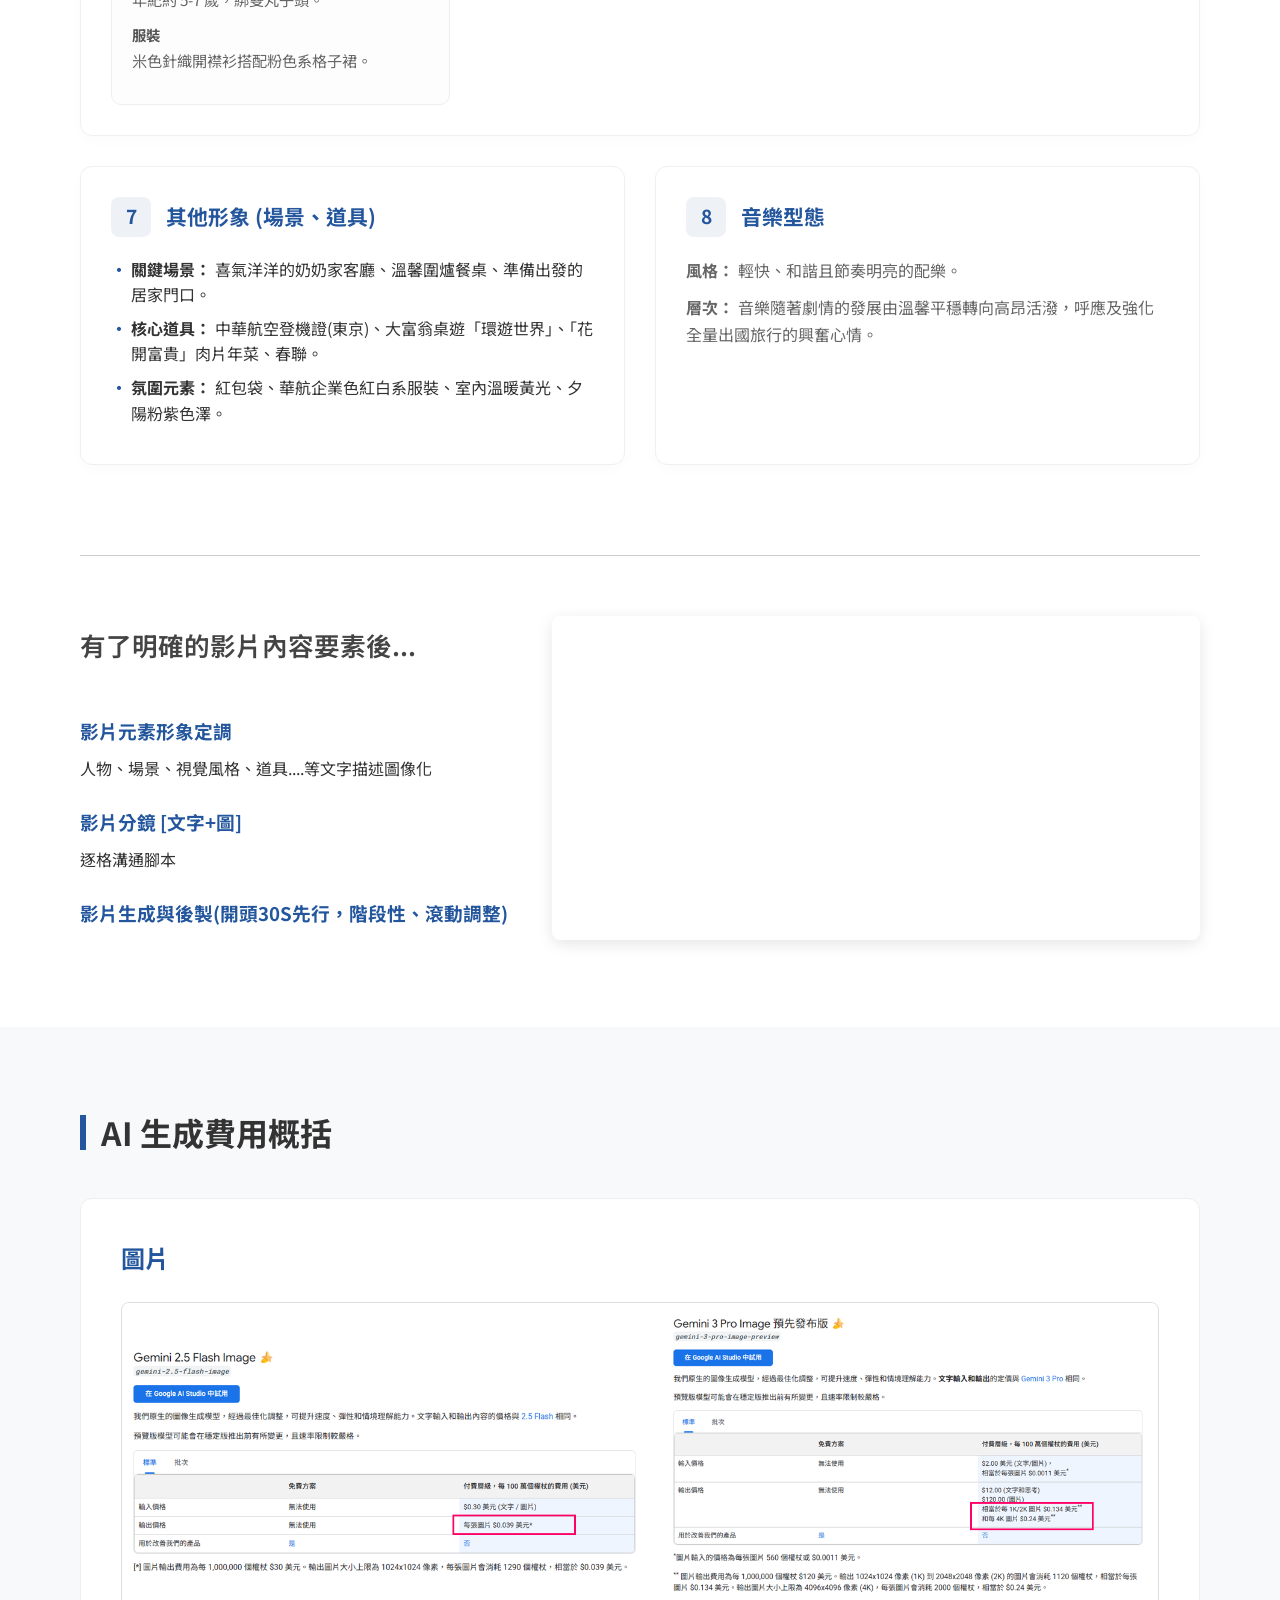
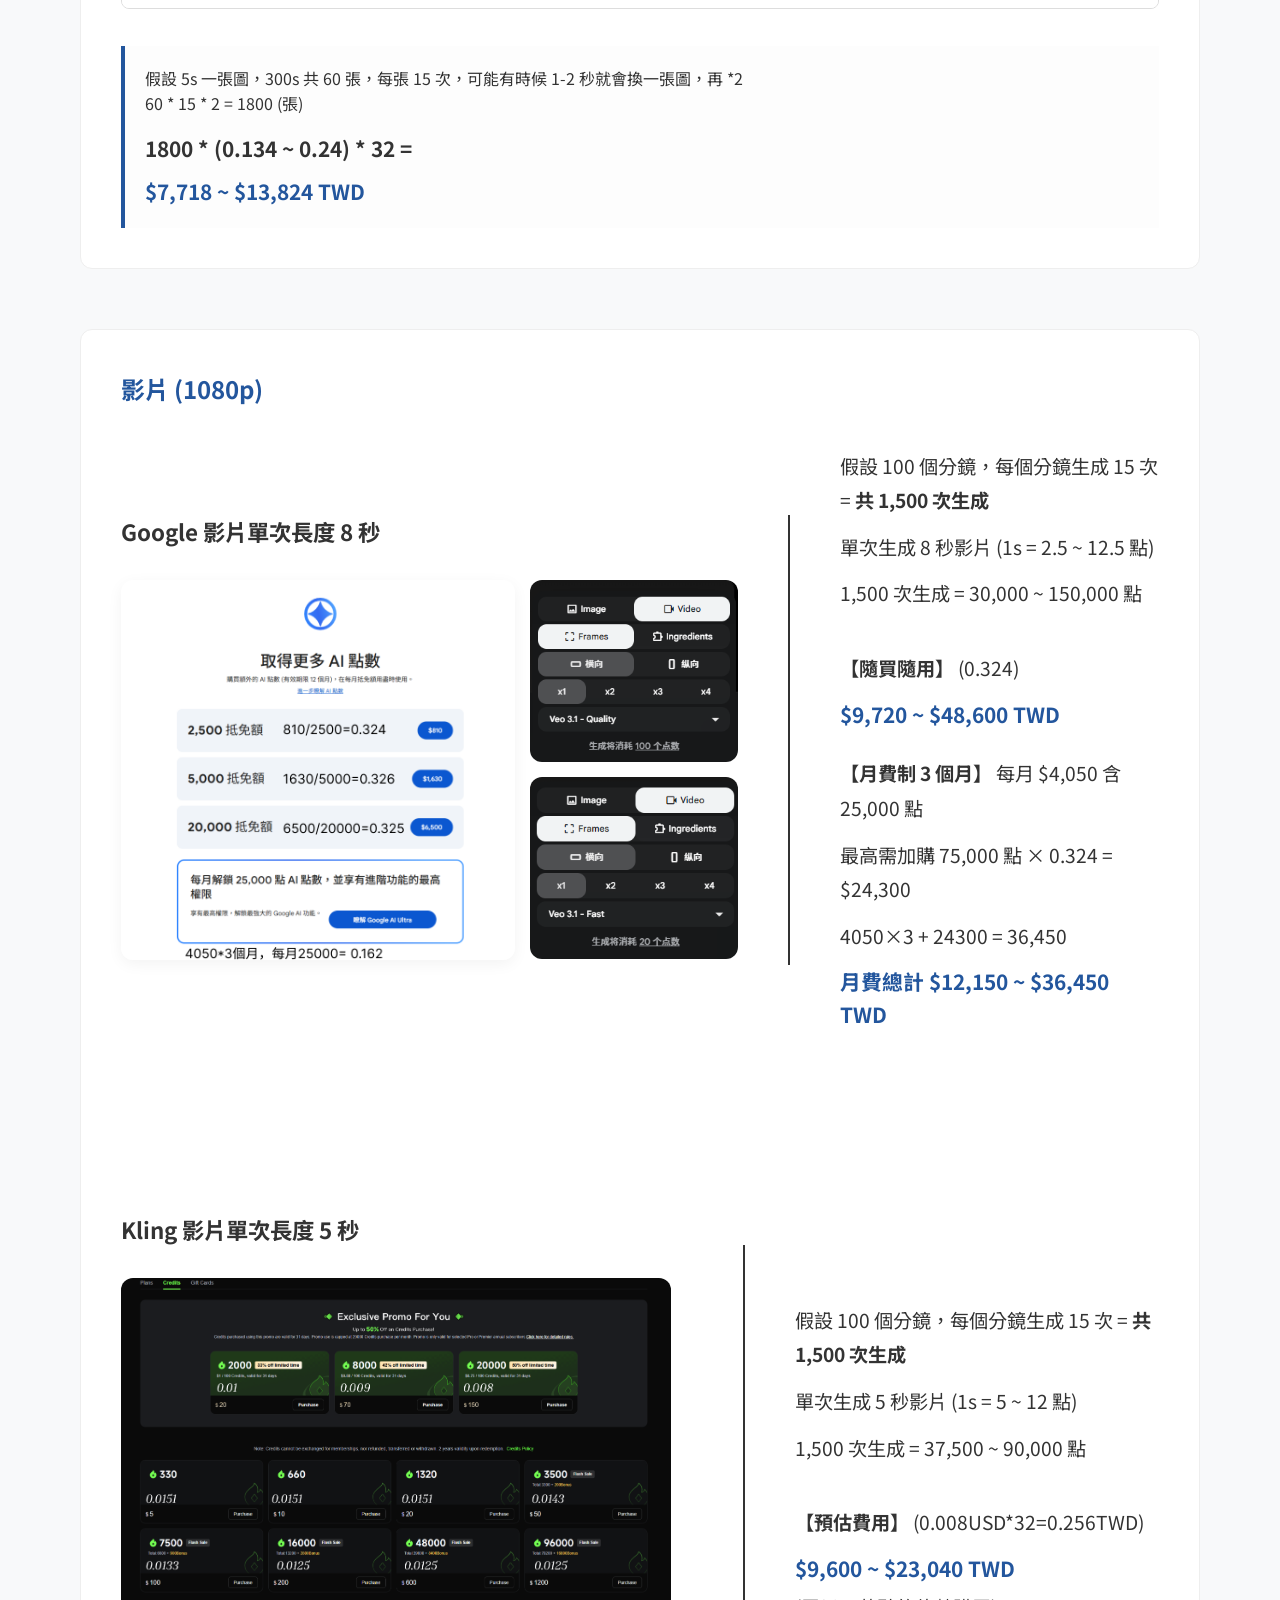
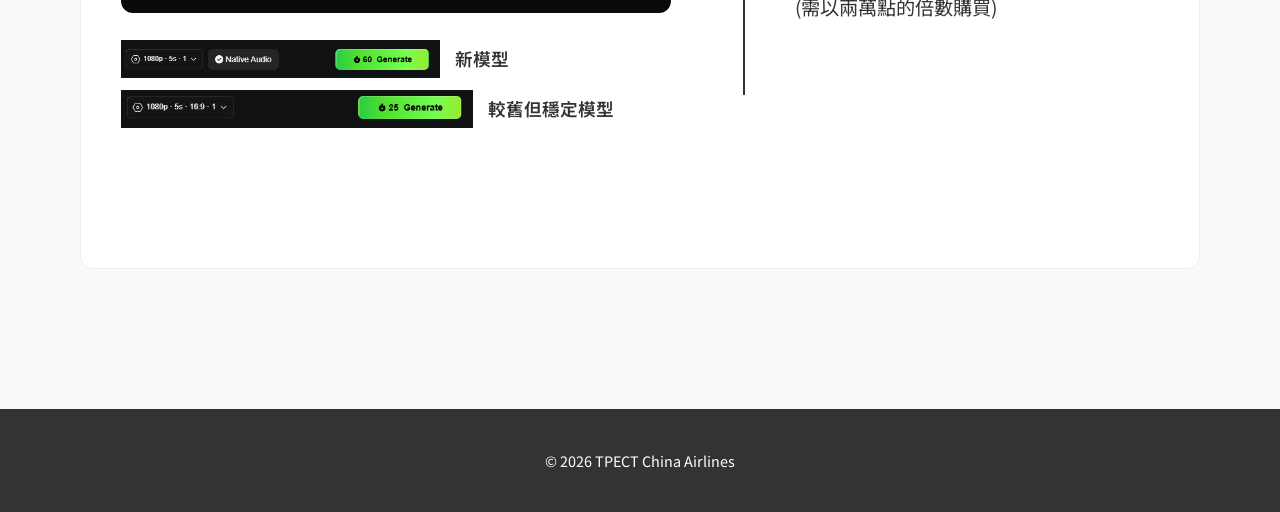
==== commit affd2306: "Content: Update pricing strategy to shot-based calculation with 3-month subscription analysis" ====
--- a/index.html
+++ b/index.html
@@ -393,13 +393,18 @@
                             <div class="v-budget-divider"></div>
                             <div class="v-budget-details">
                                 <div class="cost-desc-text">
-                                    <p>單次生成 8 秒影片</p>
-                                    <p>1s = 2.5 ~ 12.5點</p>
-                                    <p>5 分鐘 300s = 750~3750點(每個片段只生成一次)</p>
-                                    <p>每個片段都生成 15 次 = 11250~56250點</p>
+                                    <p>假設 100 個分鏡，每個分鏡生成 15 次 = <strong>共 1,500 次生成</strong></p>
+                                    <p>單次生成 8 秒影片 (1s = 2.5 ~ 12.5 點)</p>
+                                    <p>1,500 次生成 = 30,000 ~ 150,000 點</p>
                                     <div class="price-summary">
-                                        <span class="highlight-blue">(0.324) $3645~$18225 TWD</span>
-                                        <span class="highlight-blue">(0.162) $12150 + 單月生成不足額的另購金額</span>
+                                        <p><strong>【隨買隨用】</strong> (0.324)</p>
+                                        <span class="highlight-blue">$9,720 ~ $48,600 TWD</span>
+                                        <br>
+                                        <p><strong>【月費制 3 個月】</strong> 每月 $4,050 含 25,000 點</p>
+                                        <p>最高需加購 75,000 點 × 0.324 = $24,300</p>
+                                        <p>4050×3 + 24300 = 36,450</p>
+                                        <span class="highlight-blue" style="margin-top: 5px;">月費總計 $12,150 ~ $36,450
+                                            TWD</span>
                                     </div>
                                 </div>
                             </div>
@@ -426,13 +431,13 @@
                             <div class="v-budget-divider"></div>
                             <div class="v-budget-details">
                                 <div class="cost-desc-text">
-                                    <p>單次生成 5 秒影片</p>
-                                    <p>1s = 5 ~ 12 點</p>
-                                    <p>5 分鐘 300s = 1500~3600點(每個片段只生成一次)</p>
-                                    <p>每個片段都生成 15 次 = 22500~54000點</p>
+                                    <p>假設 100 個分鏡，每個分鏡生成 15 次 = <strong>共 1,500 次生成</strong></p>
+                                    <p>單次生成 5 秒影片 (1s = 5 ~ 12 點)</p>
+                                    <p>1,500 次生成 = 37,500 ~ 90,000 點</p>
                                     <div class="price-summary">
-                                        <span class="highlight-blue">(0.008USD*32=0.256TWD)</span>
-                                        <span class="highlight-blue">$5760 ~ $13824 TWD(但需要以兩萬的倍數購買)</span>
+                                        <p><strong>【預估費用】</strong> (0.008USD*32=0.256TWD)</p>
+                                        <span class="highlight-blue">$9,600 ~ $23,040 TWD</span>
+                                        <p class="note" style="margin-top: 5px;">(需以兩萬點的倍數購買)</p>
                                     </div>
                                 </div>
                             </div>
--- a/style.css
+++ b/style.css
@@ -667,10 +667,30 @@
 }
 
 @media (max-width: 900px) {
+    .container {
+        padding: 0 20px;
+    }
+
+    .header-container {
+        padding: 0 20px;
+    }
+
+    .logo img {
+        height: 50px;
+    }
+
+    header {
+        height: 70px;
+    }
+
+    body {
+        padding-top: 70px;
+    }
 
     .showcase-grid,
     .visual-output-grid,
-    .video-cost-grid {
+    .video-cost-grid,
+    .concept-cards-grid {
         grid-template-columns: 1fr;
     }
 
@@ -678,6 +698,52 @@
     .meta-label-time,
     .meta-label-desc {
         text-align: left;
+    }
+
+    /* Fixed inline flex directions for concept cards */
+    div[style*="display: flex"] {
+        flex-direction: column;
+        gap: 20px !important;
+    }
+
+    /* Budget Row Mobile Adjustments */
+    .video-budget-row {
+        grid-template-columns: 1fr;
+        margin-bottom: 50px;
+    }
+
+    .v-budget-visual {
+        padding-right: 0;
+    }
+
+    .v-budget-divider {
+        display: none;
+    }
+
+    .v-budget-details {
+        padding-left: 0;
+        margin-top: 20px;
+        border-top: 2px solid #ddd;
+        padding-top: 20px;
+    }
+
+    .google-img-grid {
+        flex-direction: column;
+    }
+
+    .google-img-grid .img-large img,
+    .google-img-grid .img-stacked img,
+    .kling-main-img img {
+        width: 100%;
+        height: auto;
+    }
+
+    .price-summary {
+        margin-top: 20px;
+    }
+
+    .concept-card {
+        grid-column: 1 / -1 !important;
     }
 }
 
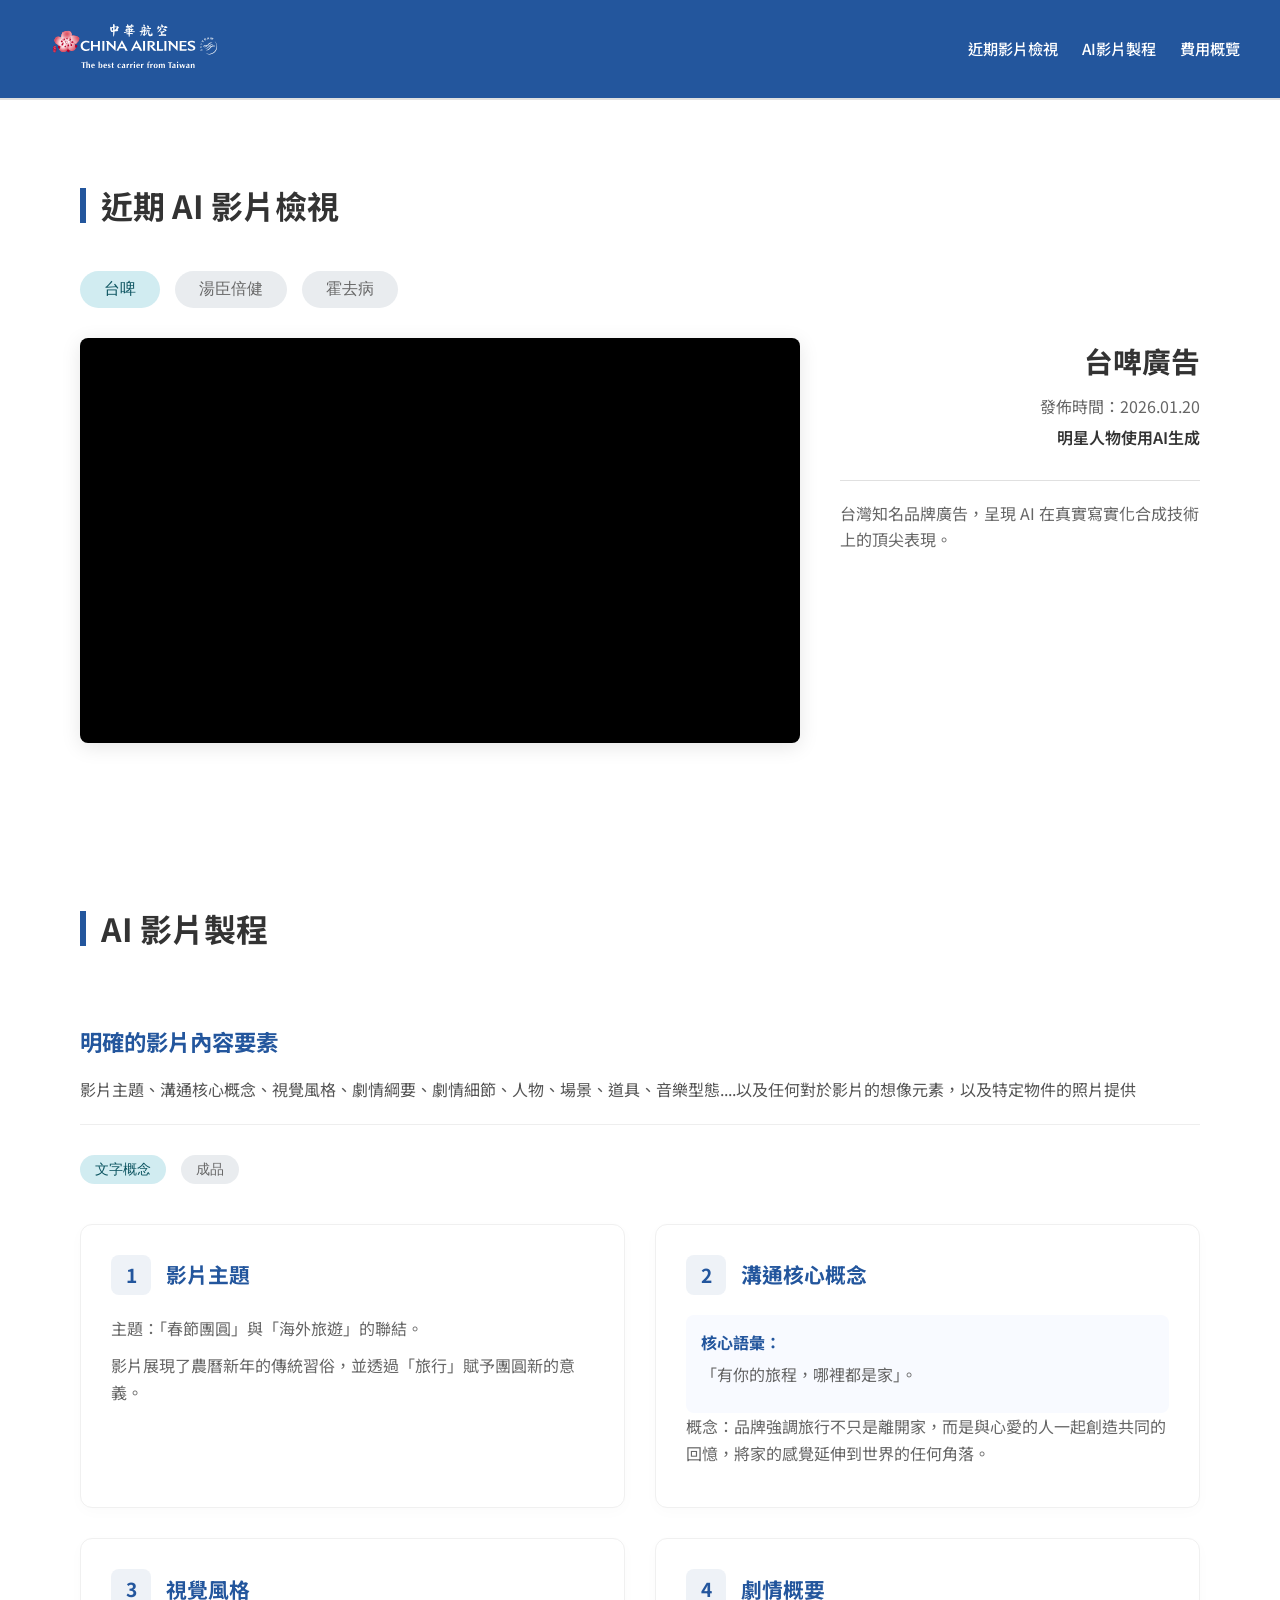
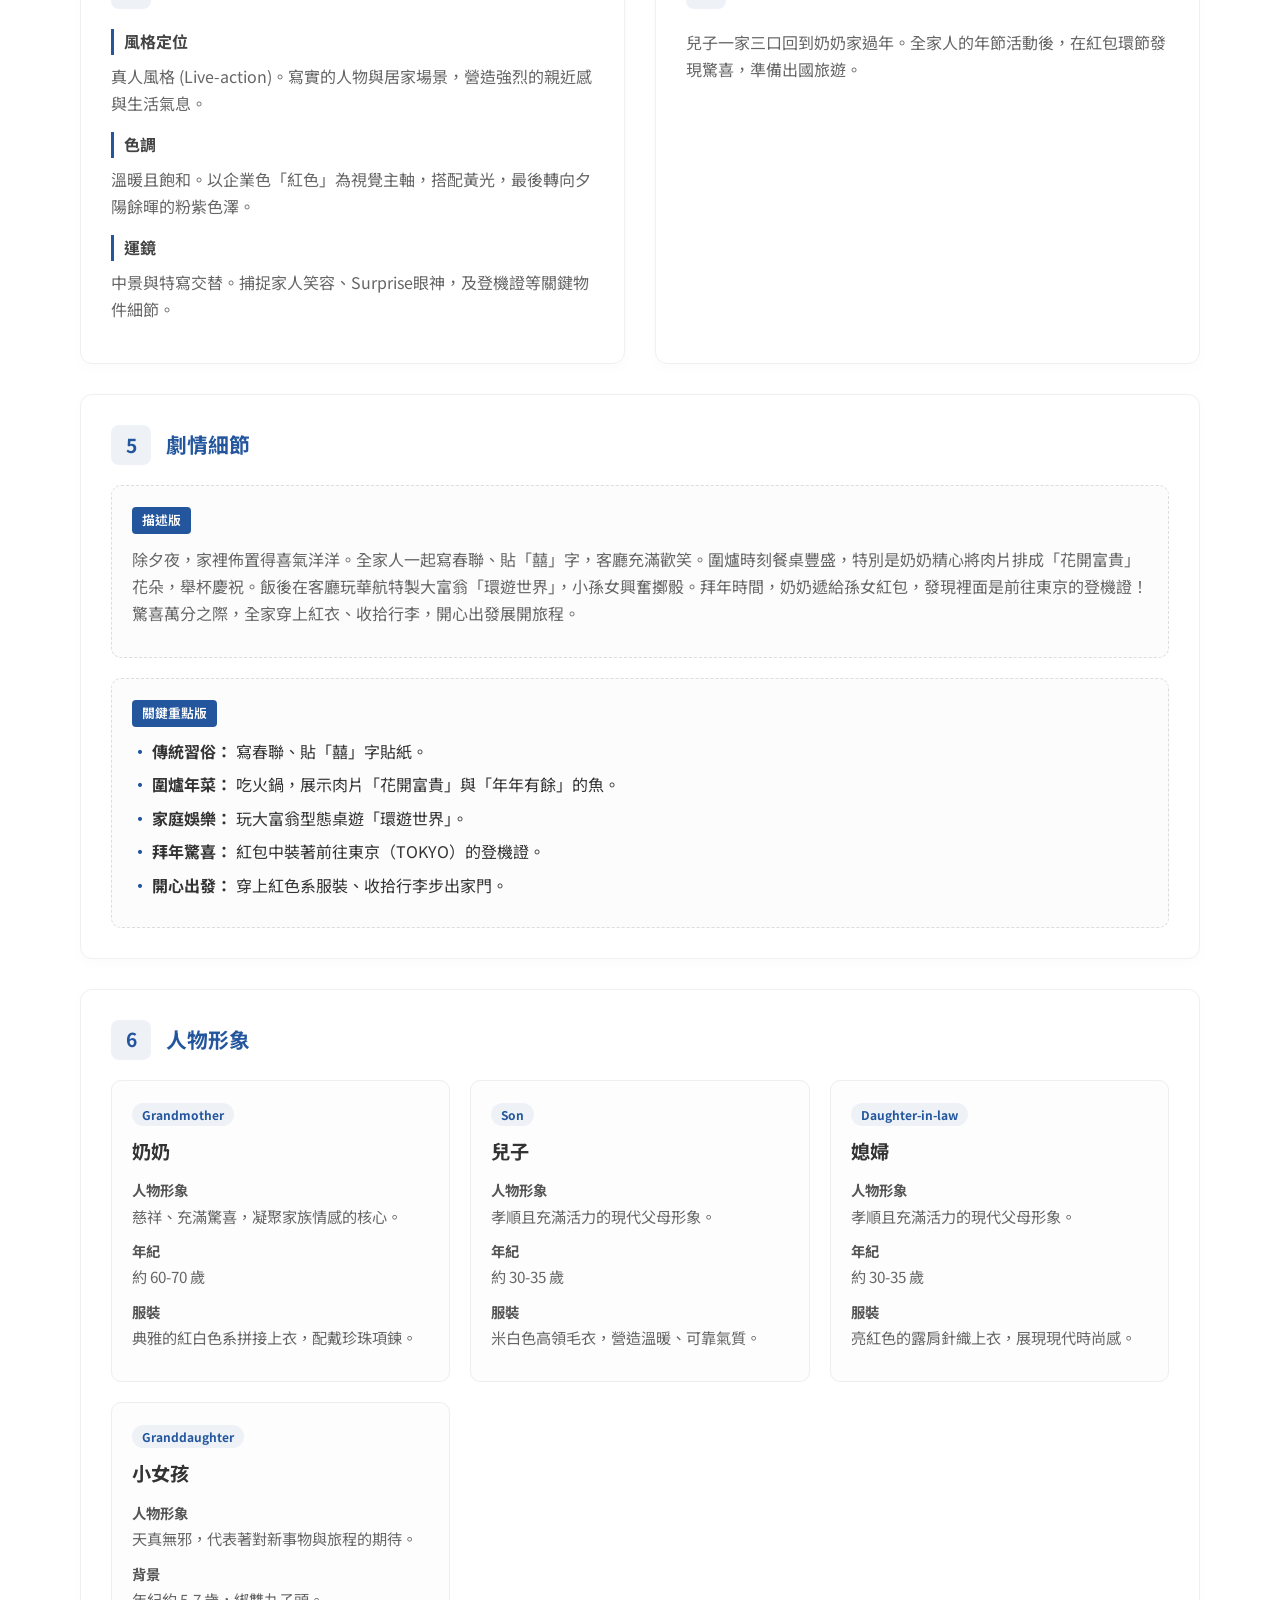
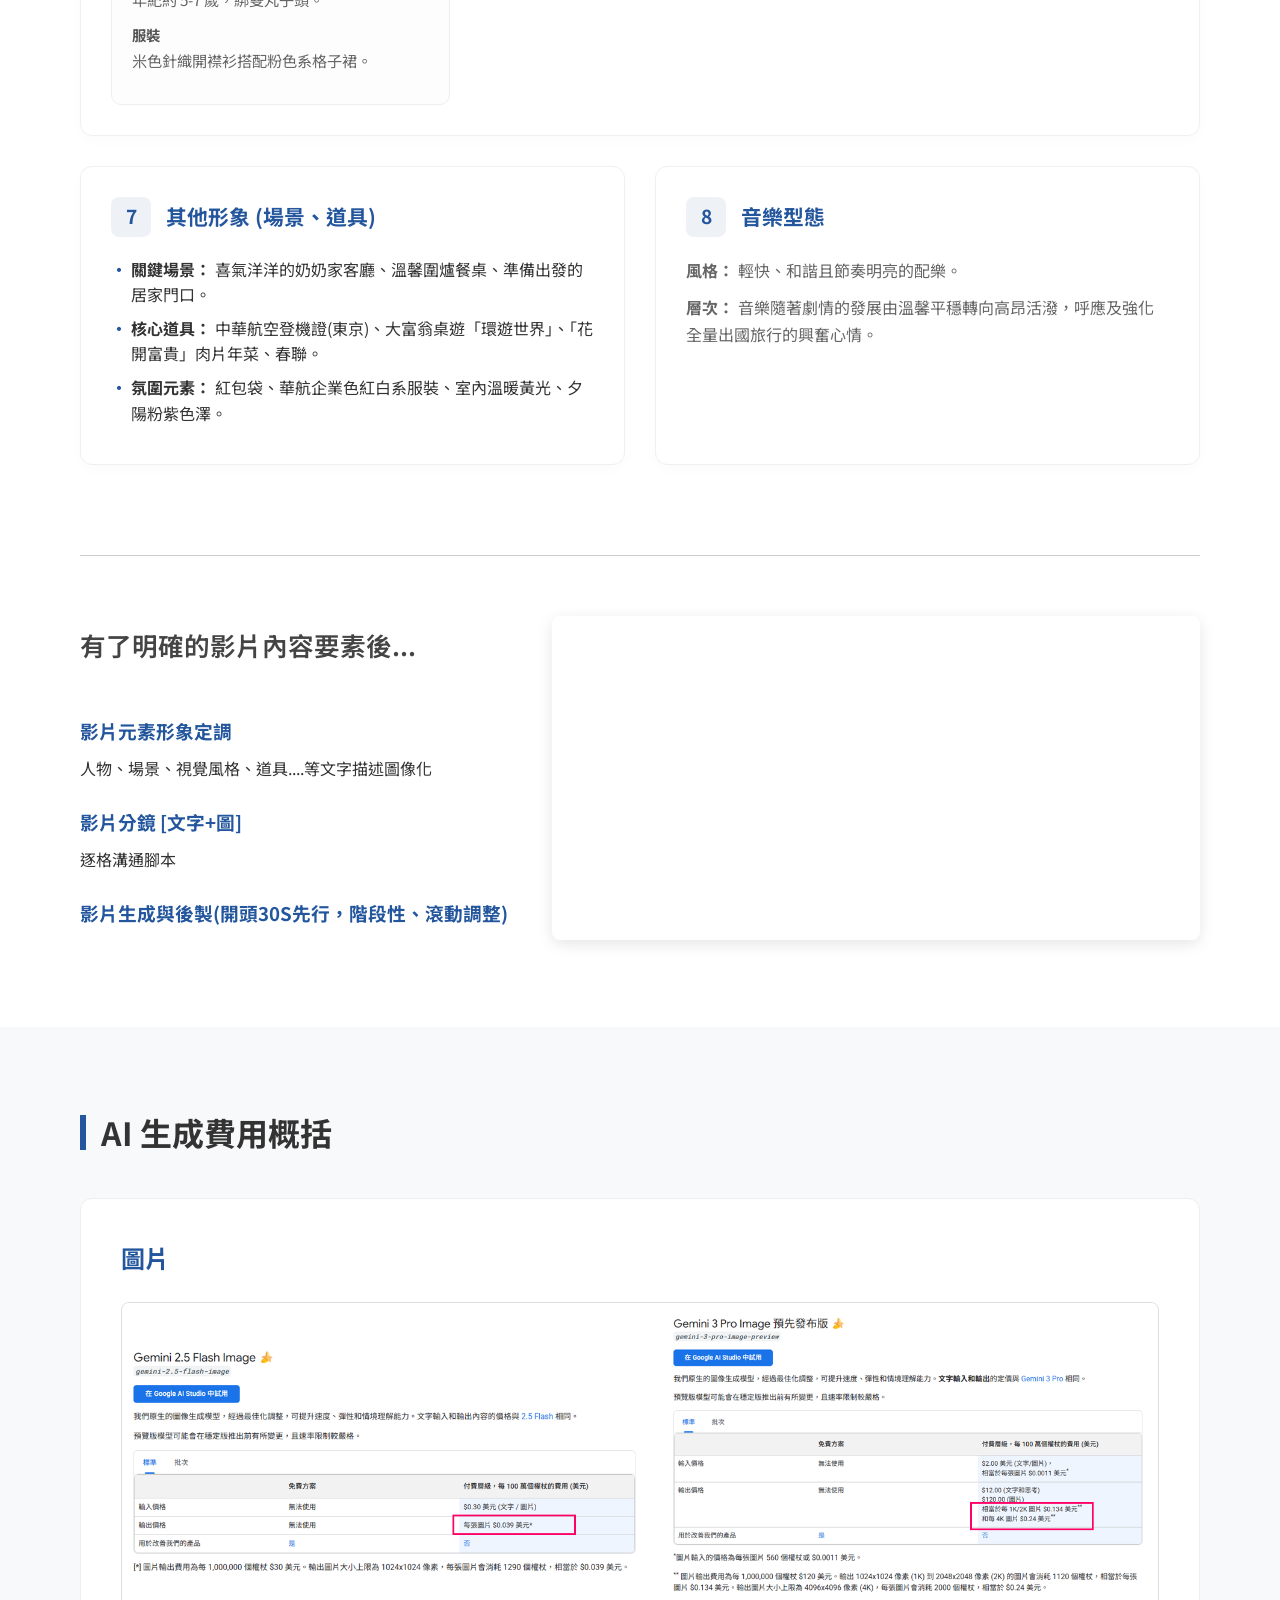
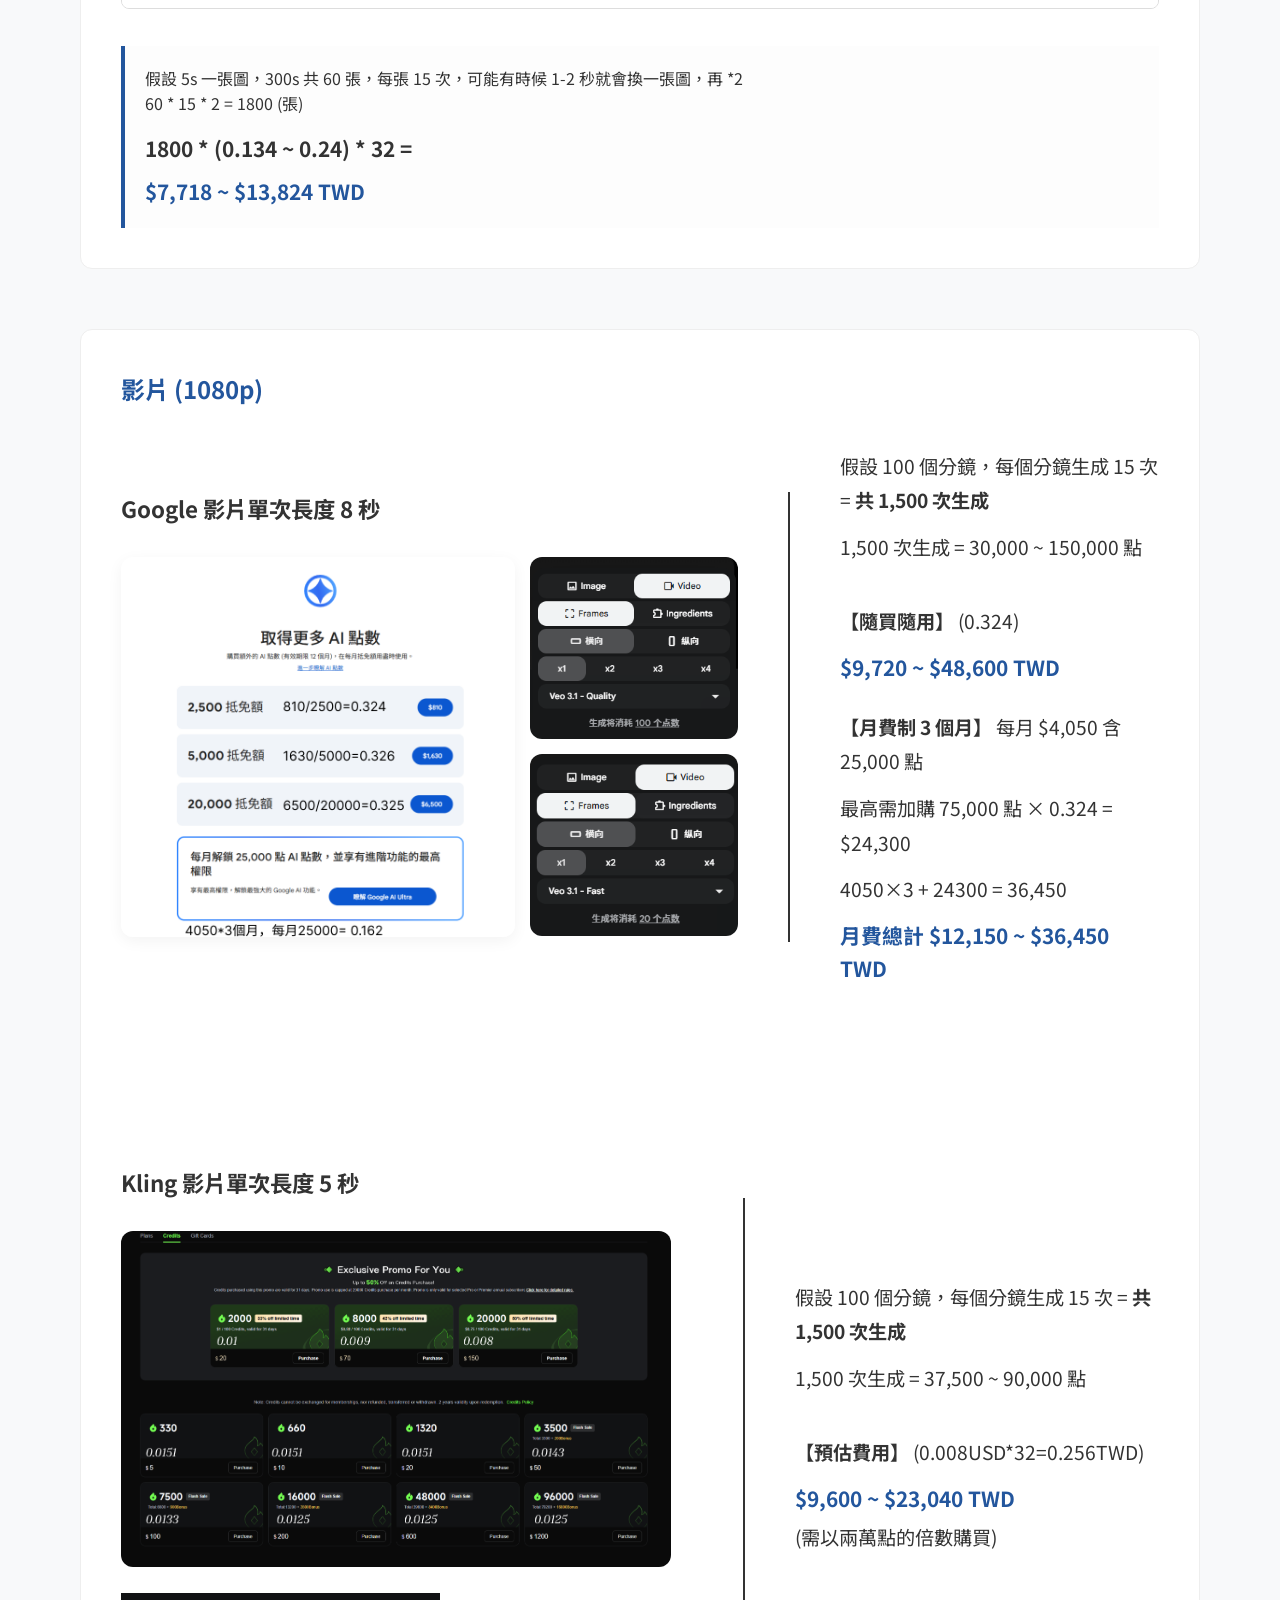
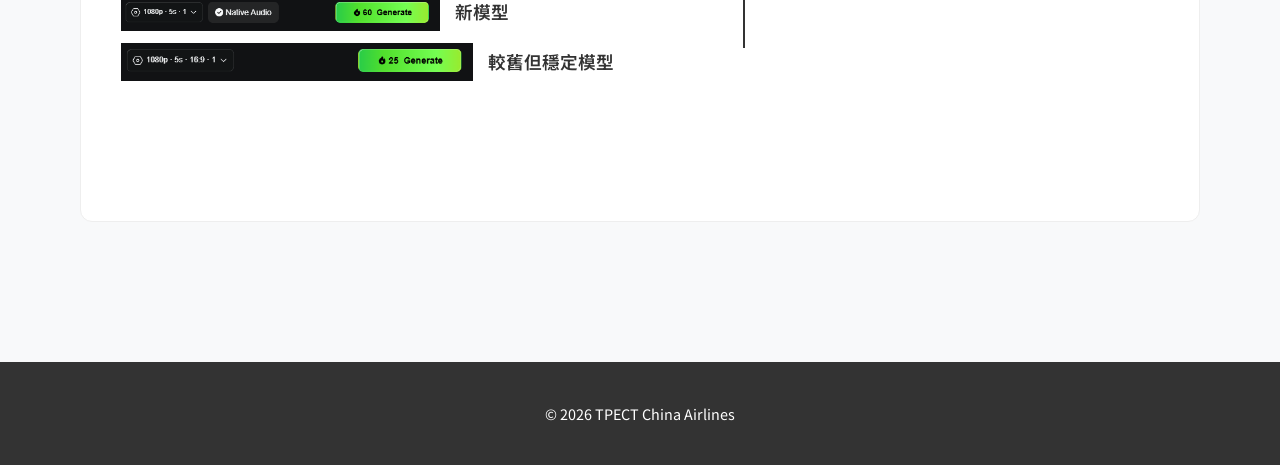
==== commit fd7d4ac5: "Content: Remove redundant single generation cost descriptions" ====
--- a/index.html
+++ b/index.html
@@ -394,7 +394,6 @@
                             <div class="v-budget-details">
                                 <div class="cost-desc-text">
                                     <p>假設 100 個分鏡，每個分鏡生成 15 次 = <strong>共 1,500 次生成</strong></p>
-                                    <p>單次生成 8 秒影片 (1s = 2.5 ~ 12.5 點)</p>
                                     <p>1,500 次生成 = 30,000 ~ 150,000 點</p>
                                     <div class="price-summary">
                                         <p><strong>【隨買隨用】</strong> (0.324)</p>
@@ -432,7 +431,6 @@
                             <div class="v-budget-details">
                                 <div class="cost-desc-text">
                                     <p>假設 100 個分鏡，每個分鏡生成 15 次 = <strong>共 1,500 次生成</strong></p>
-                                    <p>單次生成 5 秒影片 (1s = 5 ~ 12 點)</p>
                                     <p>1,500 次生成 = 37,500 ~ 90,000 點</p>
                                     <div class="price-summary">
                                         <p><strong>【預估費用】</strong> (0.008USD*32=0.256TWD)</p>
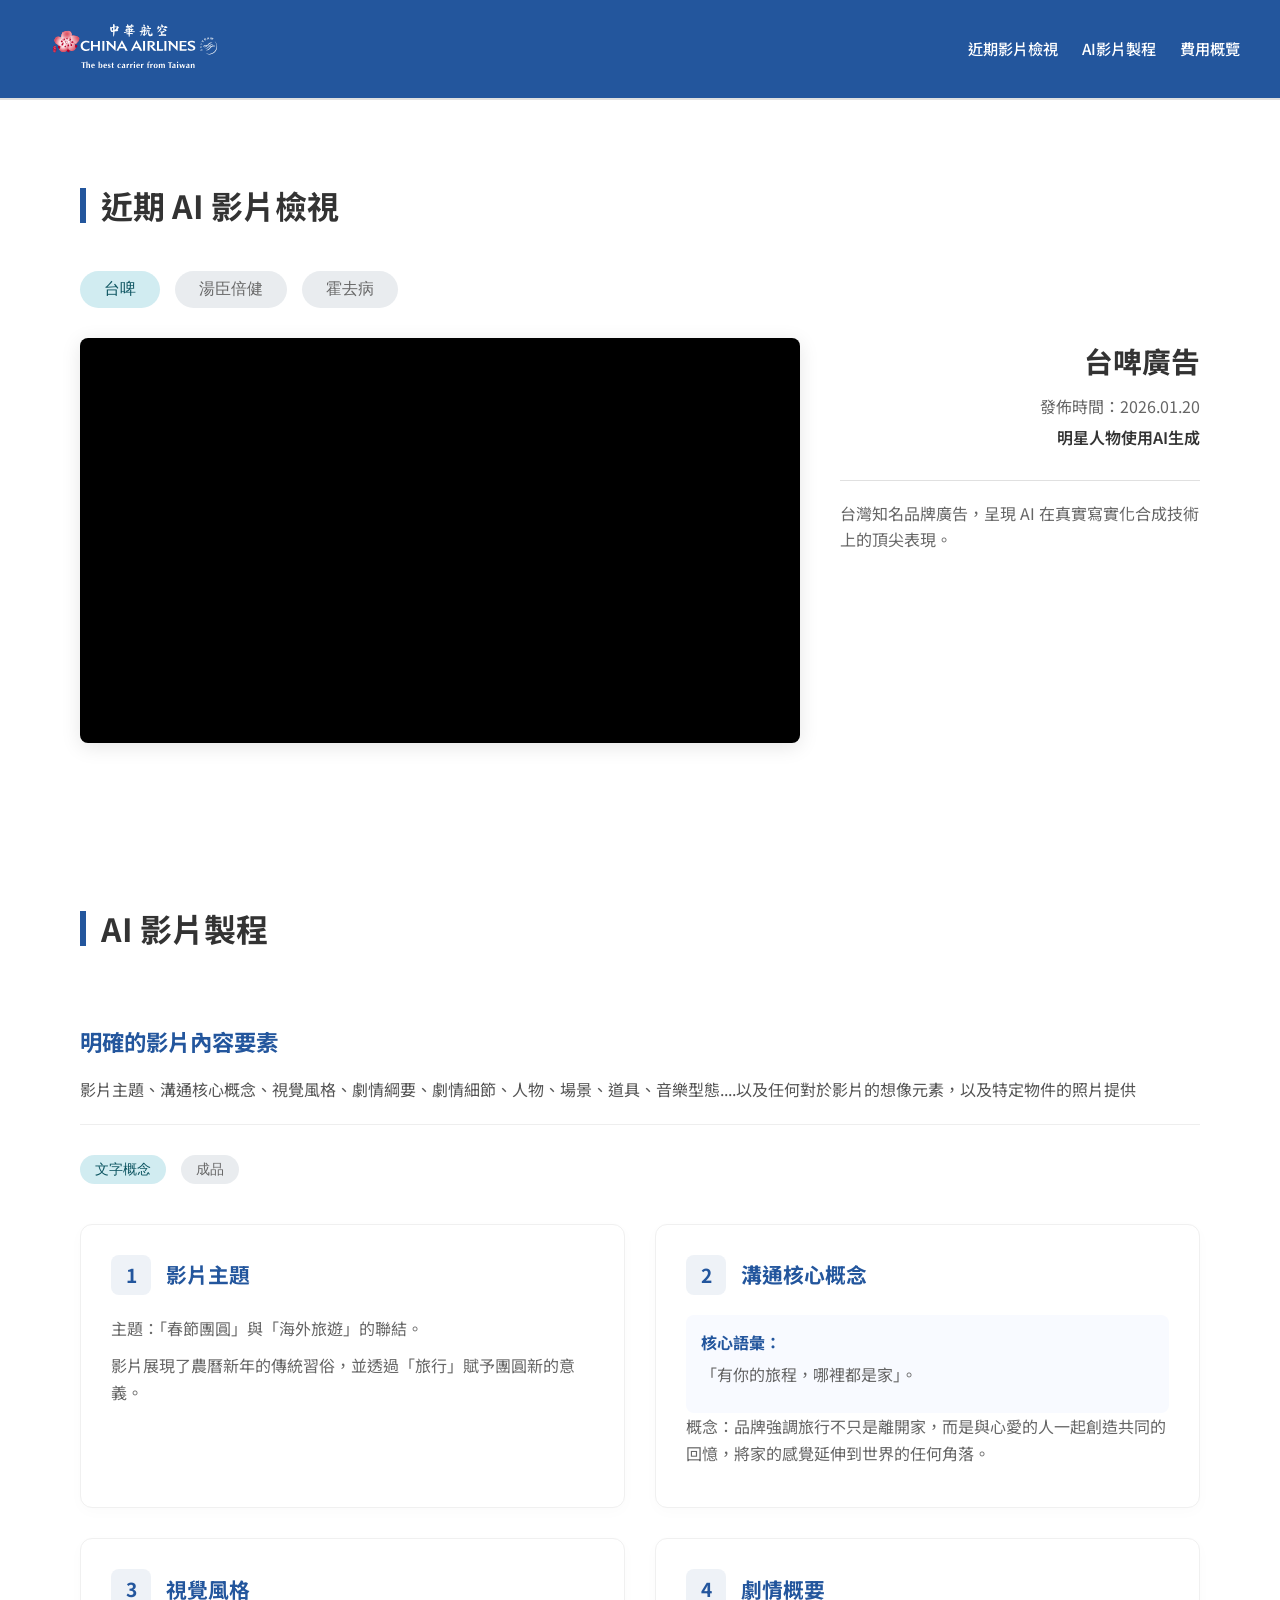
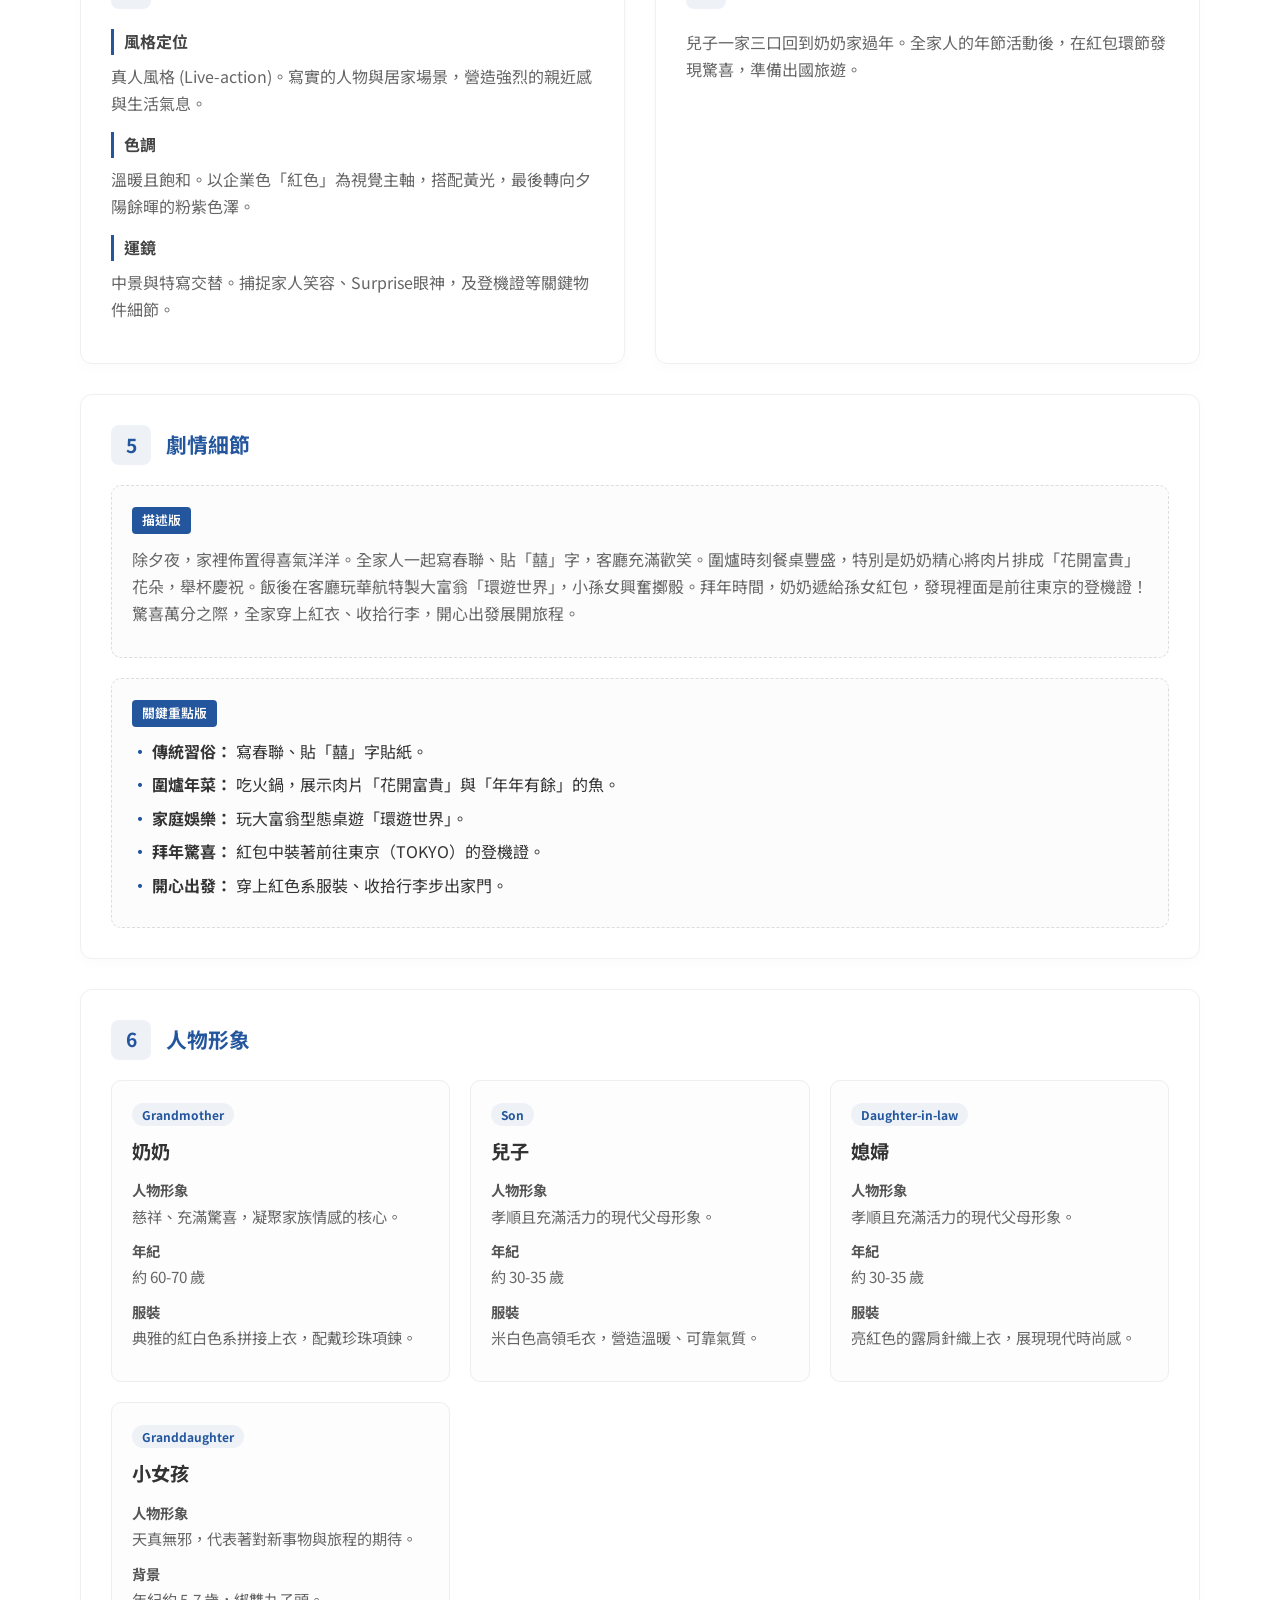
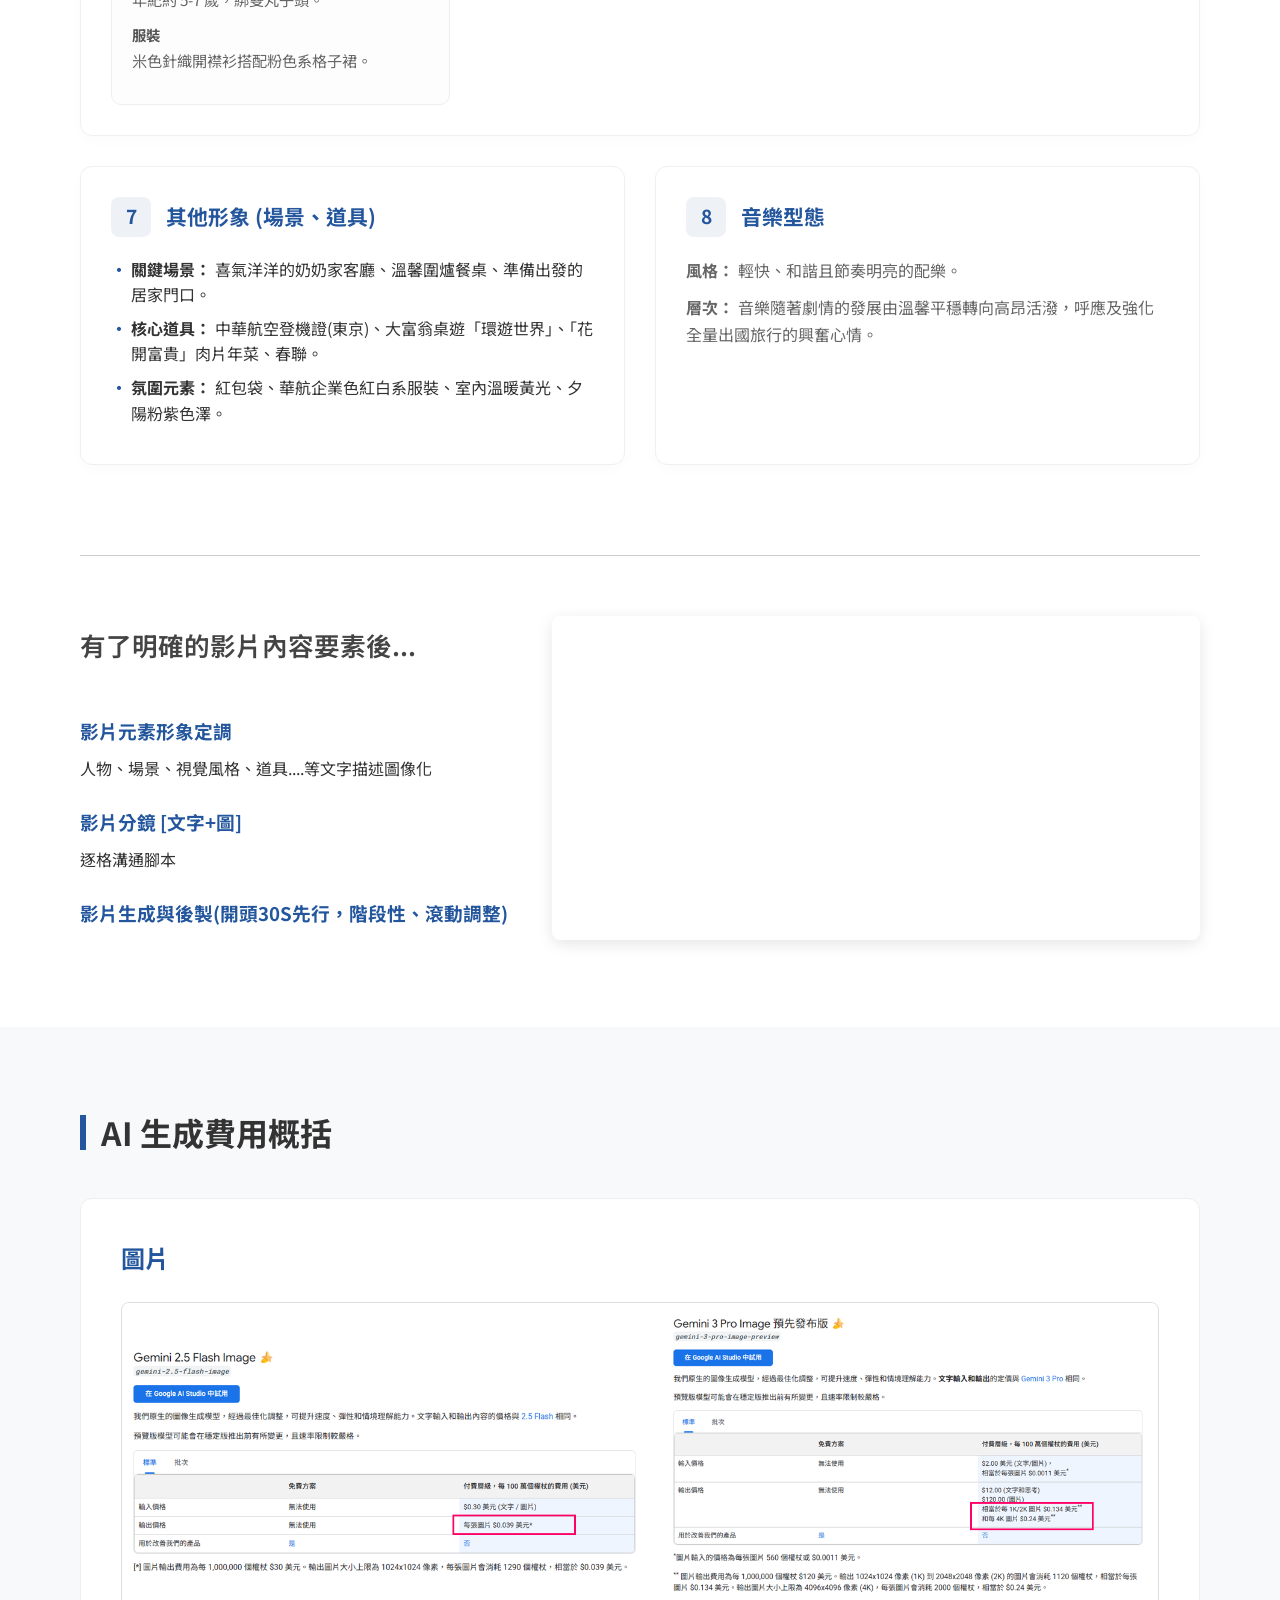
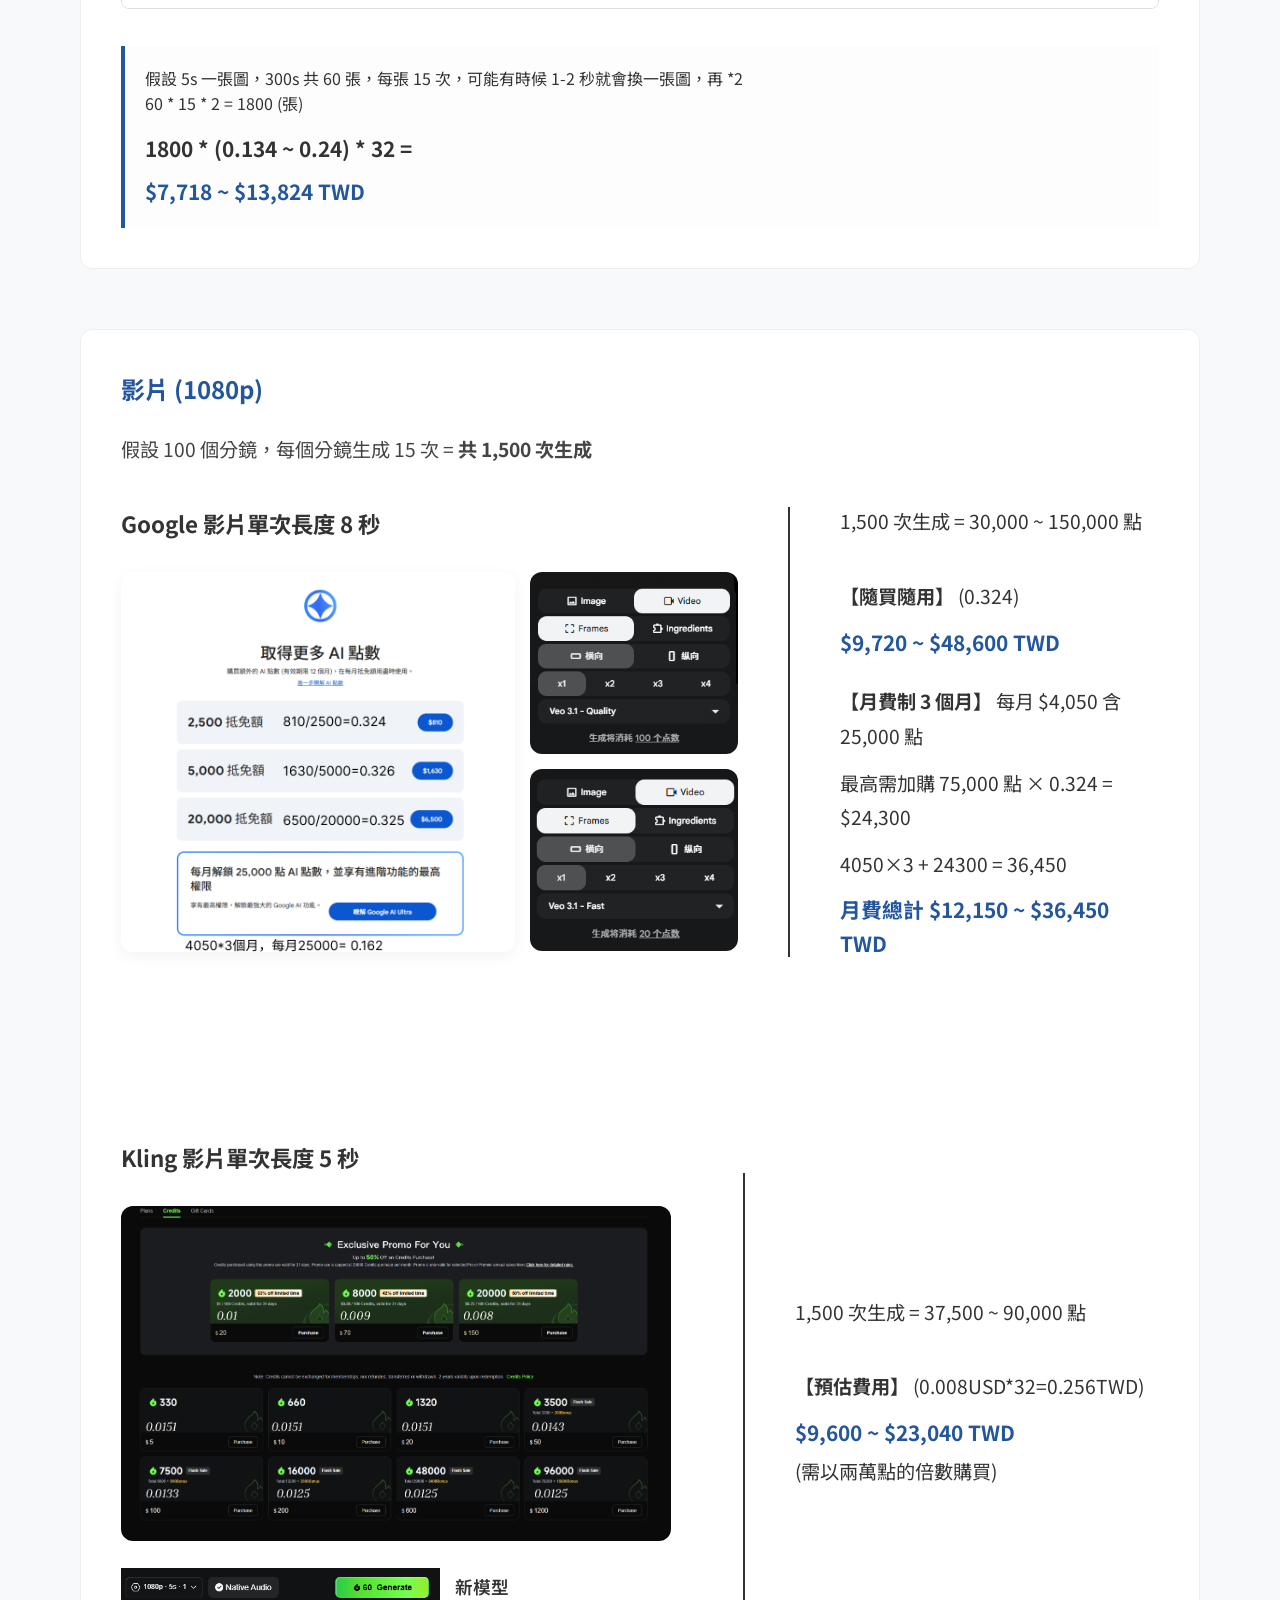
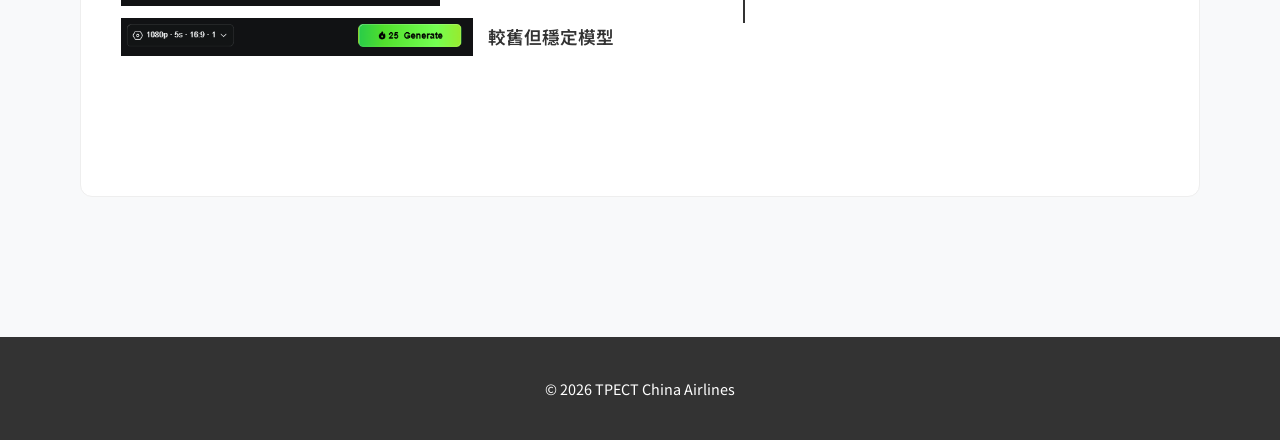
==== commit 194ca399: "Content: Move shot calculation assumption to section header" ====
--- a/index.html
+++ b/index.html
@@ -375,6 +375,8 @@
                 <!-- 影片費用 -->
                 <div class="cost-item-block">
                     <h3 class="cost-type-title">影片 (1080p)</h3>
+                    <p style="font-size: 1.2rem; color: #444; margin-bottom: 30px;">假設 100 個分鏡，每個分鏡生成 15 次 = <strong>共
+                            1,500 次生成</strong></p>
                     <div class="video-budget-rows">
                         <!-- Google Row -->
                         <div class="video-budget-row">
@@ -393,7 +395,6 @@
                             <div class="v-budget-divider"></div>
                             <div class="v-budget-details">
                                 <div class="cost-desc-text">
-                                    <p>假設 100 個分鏡，每個分鏡生成 15 次 = <strong>共 1,500 次生成</strong></p>
                                     <p>1,500 次生成 = 30,000 ~ 150,000 點</p>
                                     <div class="price-summary">
                                         <p><strong>【隨買隨用】</strong> (0.324)</p>
@@ -430,7 +431,6 @@
                             <div class="v-budget-divider"></div>
                             <div class="v-budget-details">
                                 <div class="cost-desc-text">
-                                    <p>假設 100 個分鏡，每個分鏡生成 15 次 = <strong>共 1,500 次生成</strong></p>
                                     <p>1,500 次生成 = 37,500 ~ 90,000 點</p>
                                     <div class="price-summary">
                                         <p><strong>【預估費用】</strong> (0.008USD*32=0.256TWD)</p>
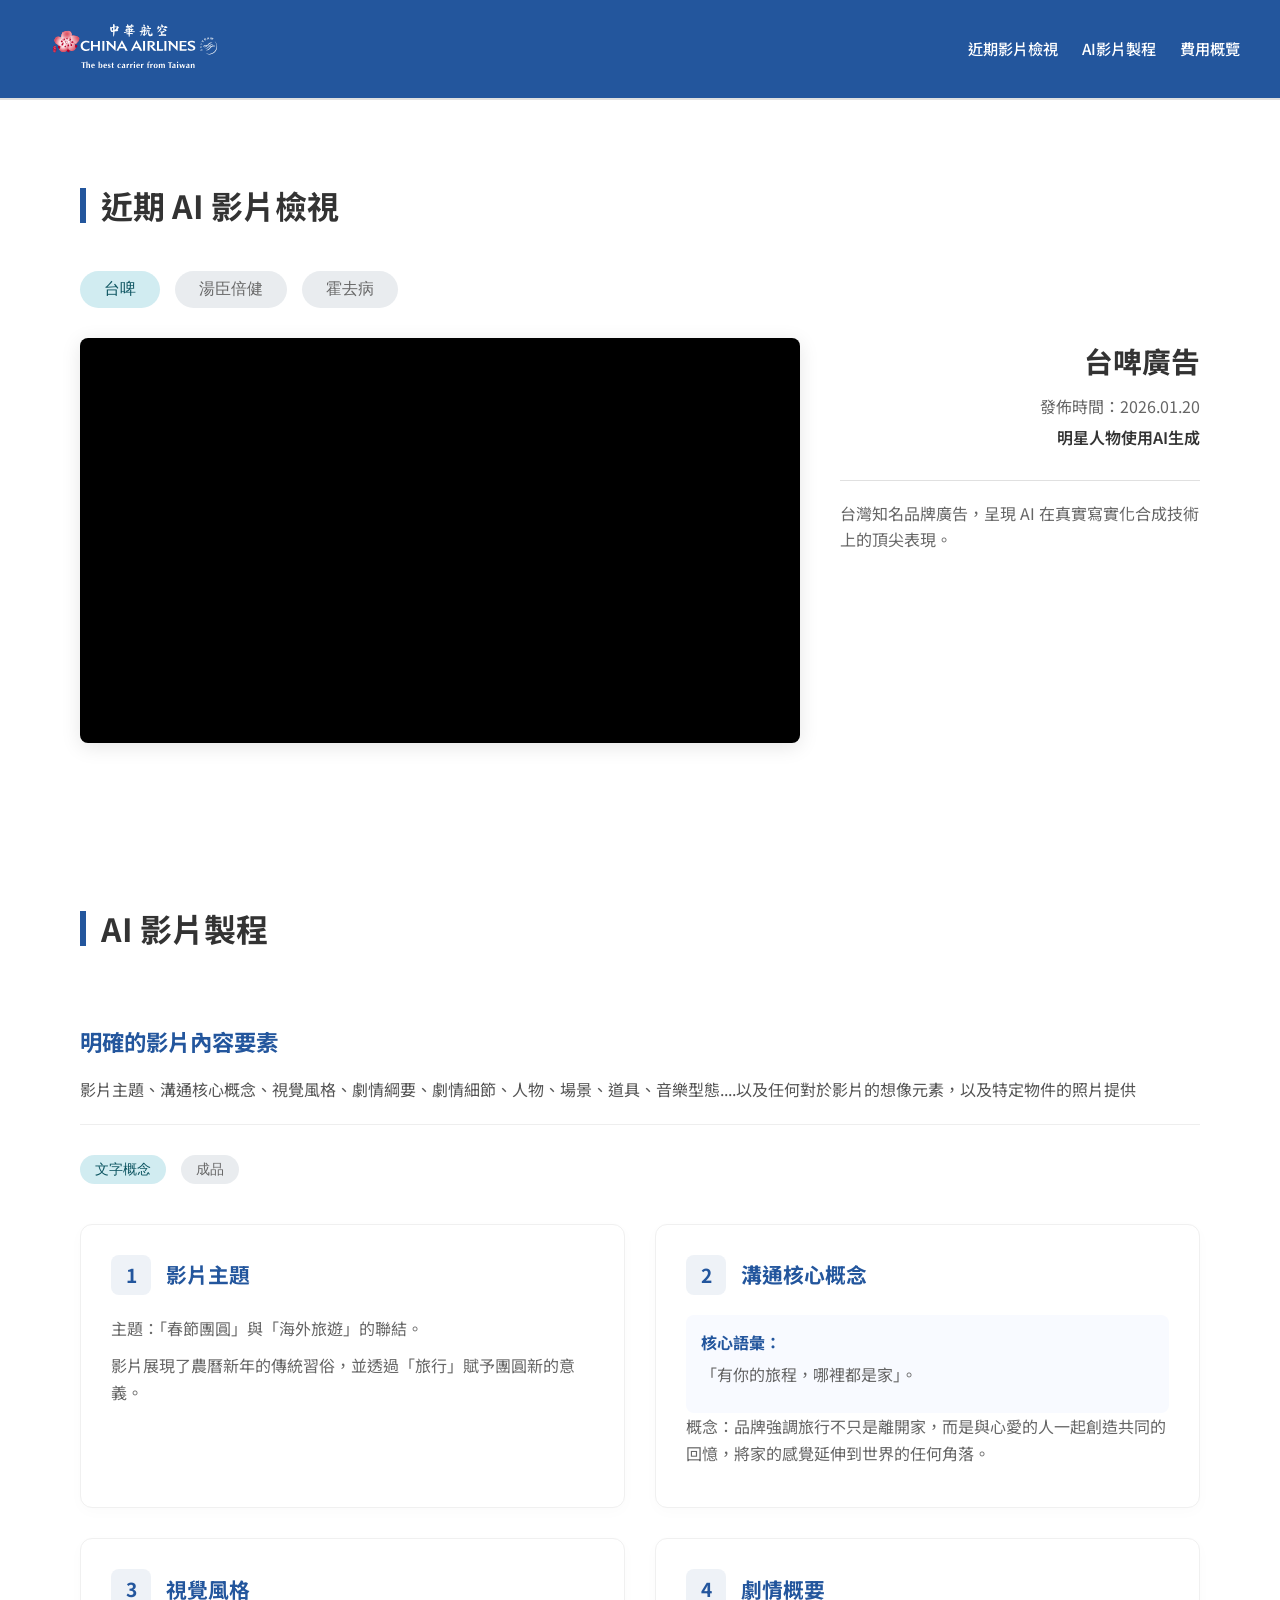
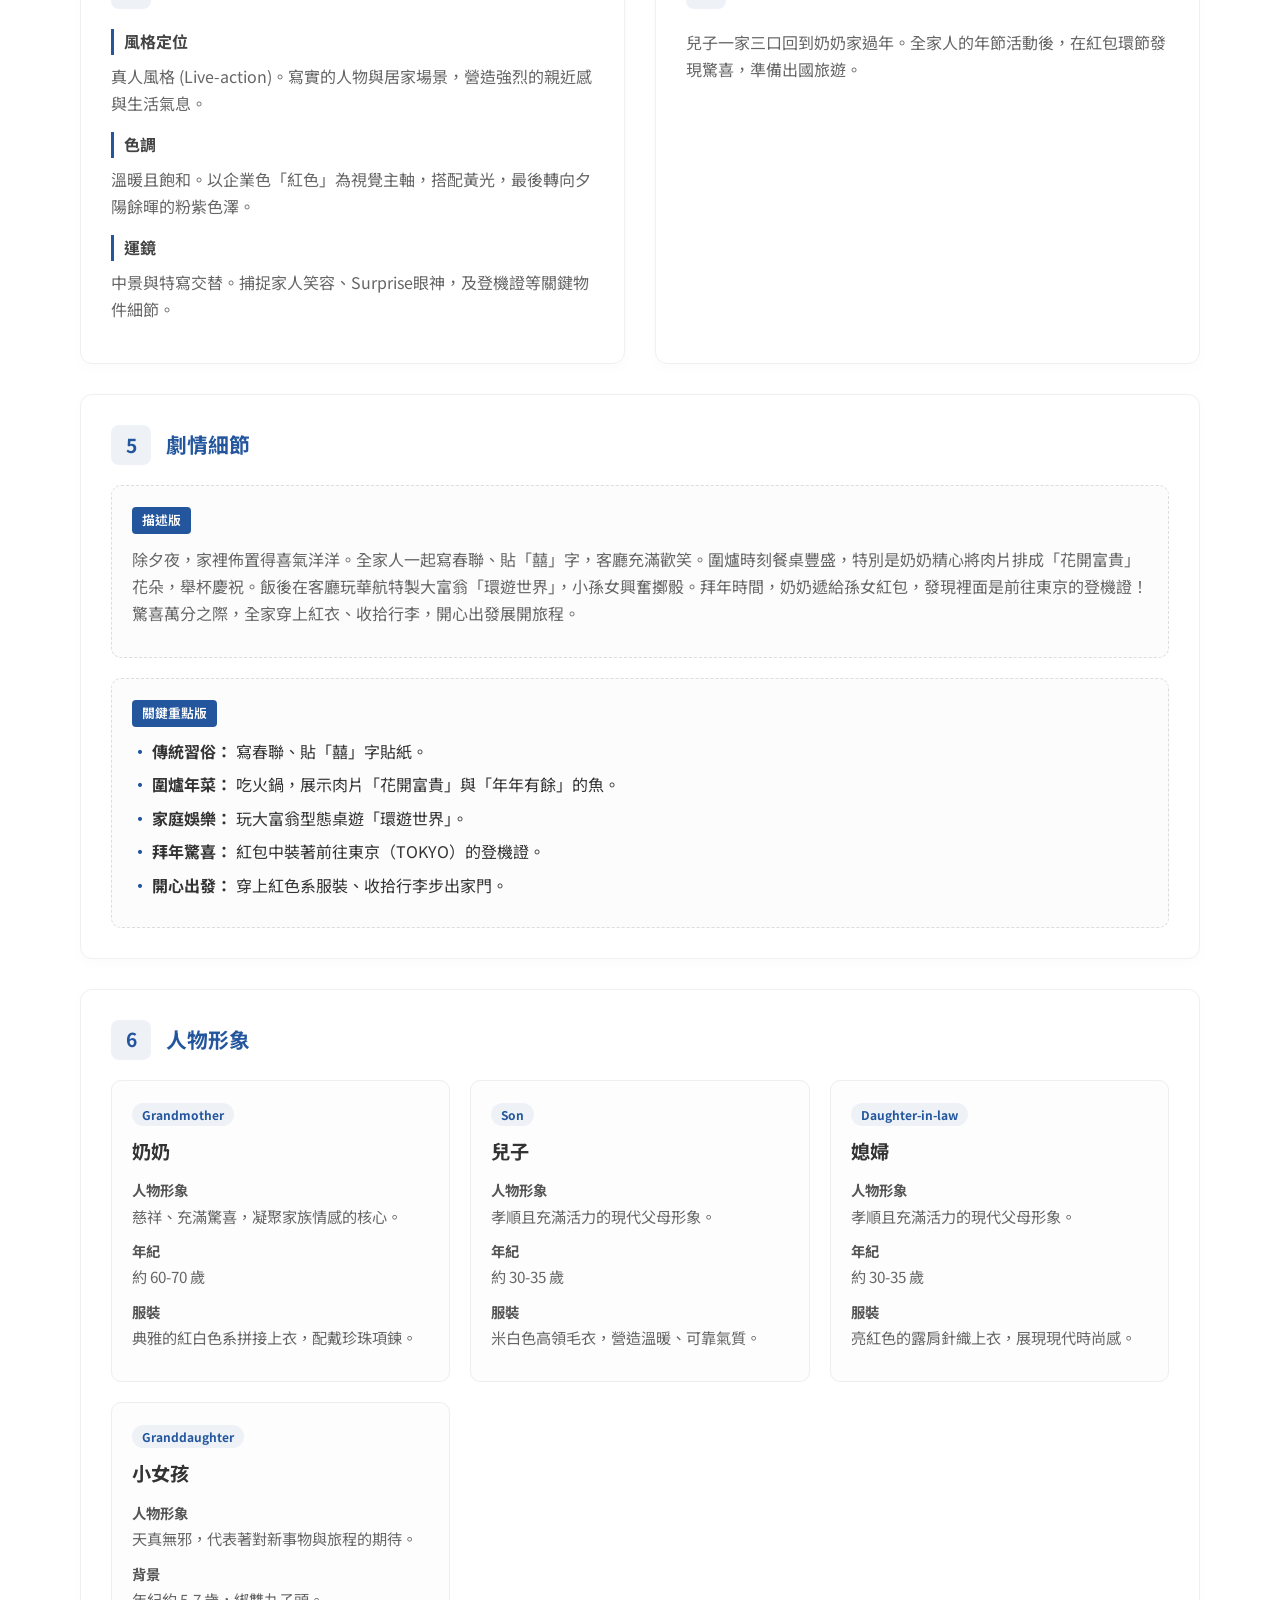
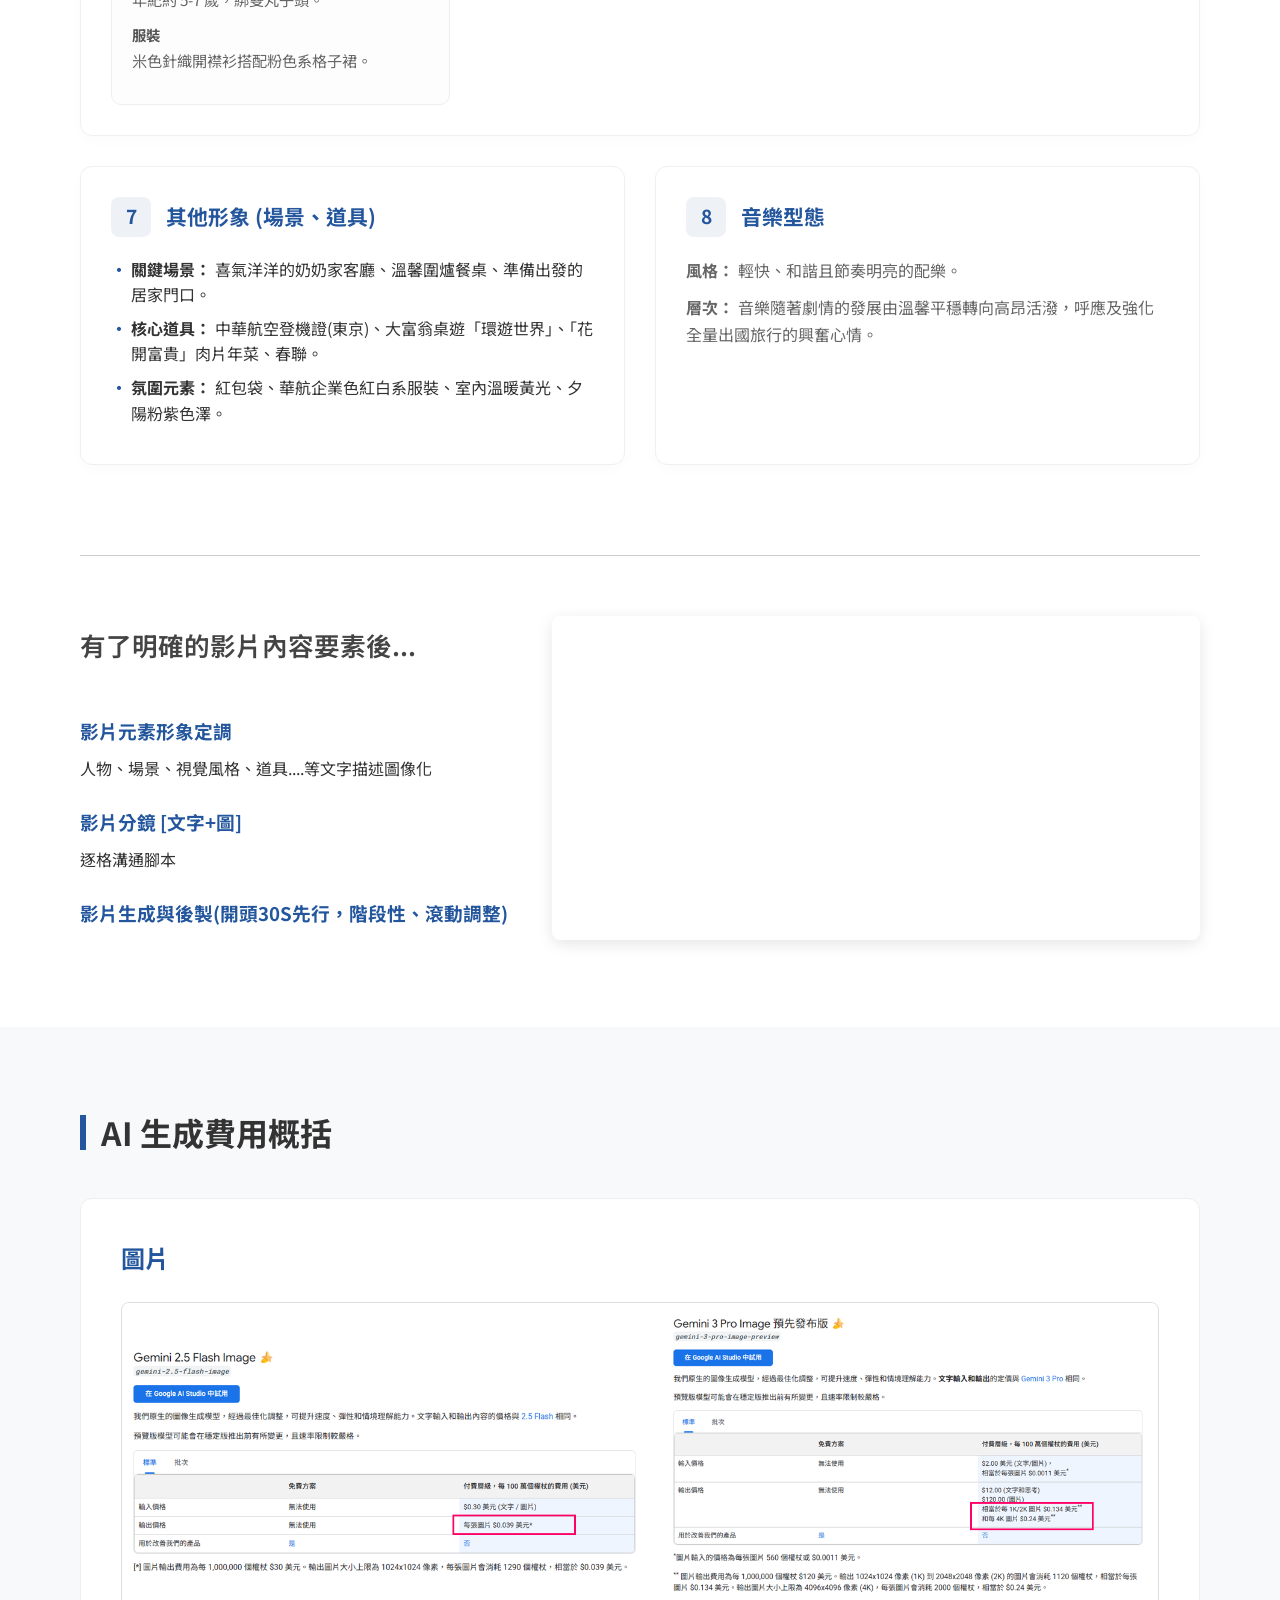
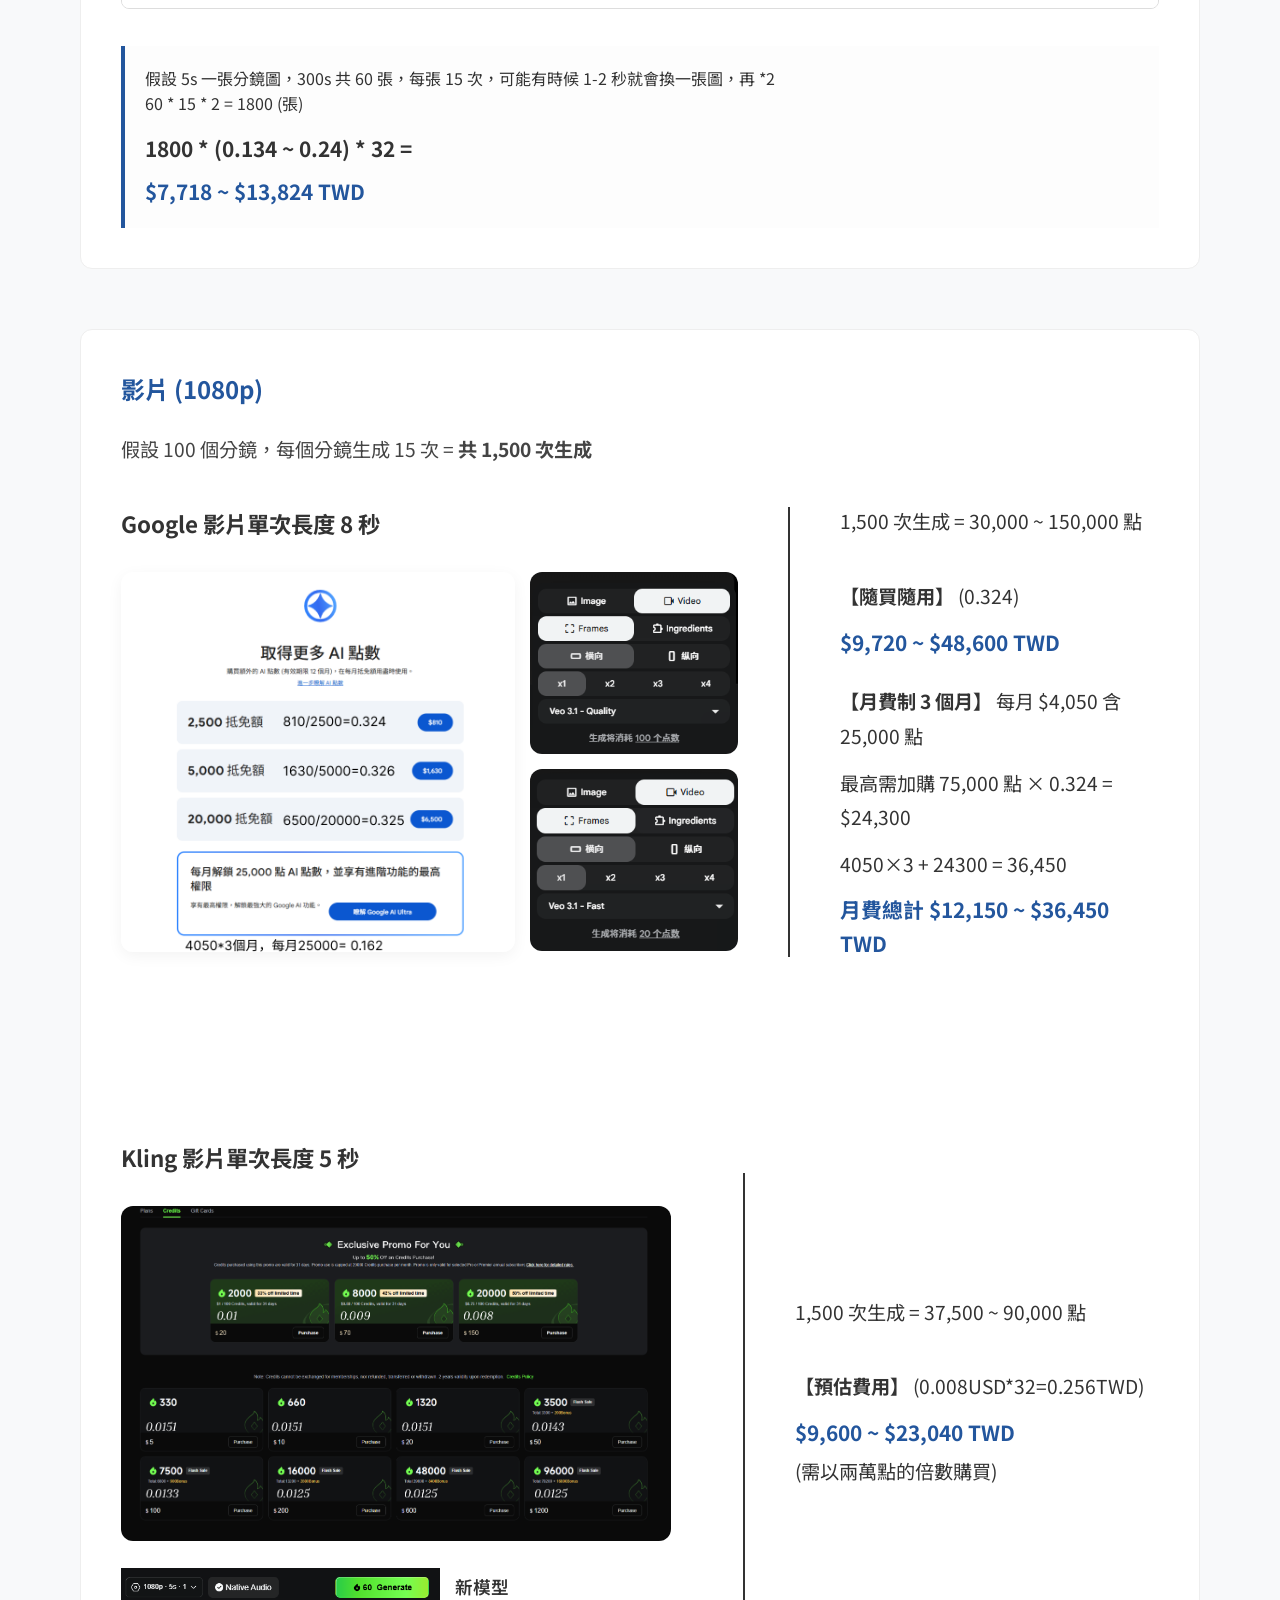
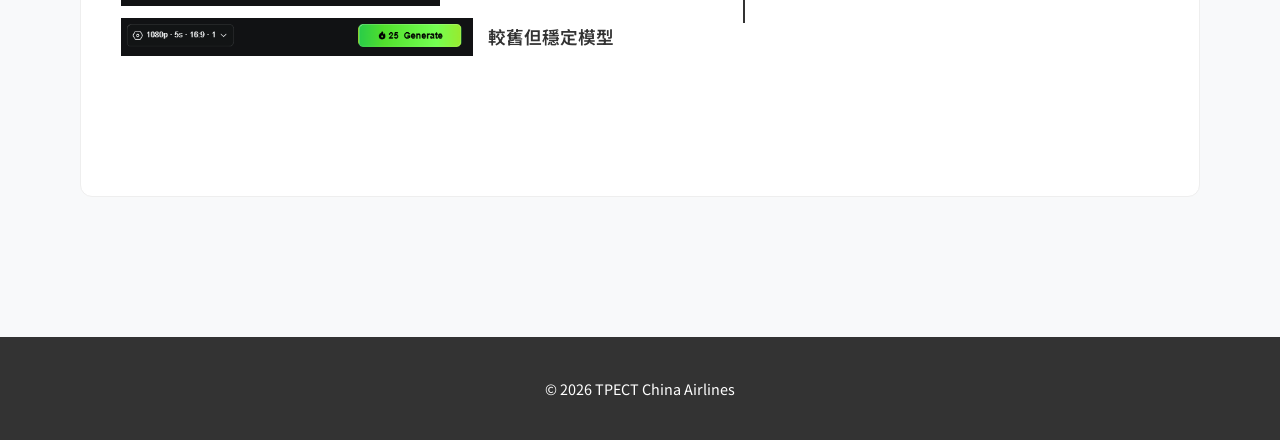
==== commit da6bf900: "Content: Clarify image generation text as '分鏡圖'" ====
--- a/index.html
+++ b/index.html
@@ -365,7 +365,7 @@
                         <img src="asset/img/圖片生成.png" alt="圖片生成費用詳情">
                     </div>
                     <div class="cost-calculation">
-                        <p>假設 5s 一張圖，300s 共 60 張，每張 15 次，可能有時候 1-2 秒就會換一張圖，再 *2</p>
+                        <p>假設 5s 一張分鏡圖，300s 共 60 張，每張 15 次，可能有時候 1-2 秒就會換一張圖，再 *2</p>
                         <p>60 * 15 * 2 = 1800 (張)</p>
                         <p class="final-price">1800 * (0.134 ~ 0.24) * 32 = <span class="highlight-blue">$7,718 ~
                                 $13,824 TWD</span></p>
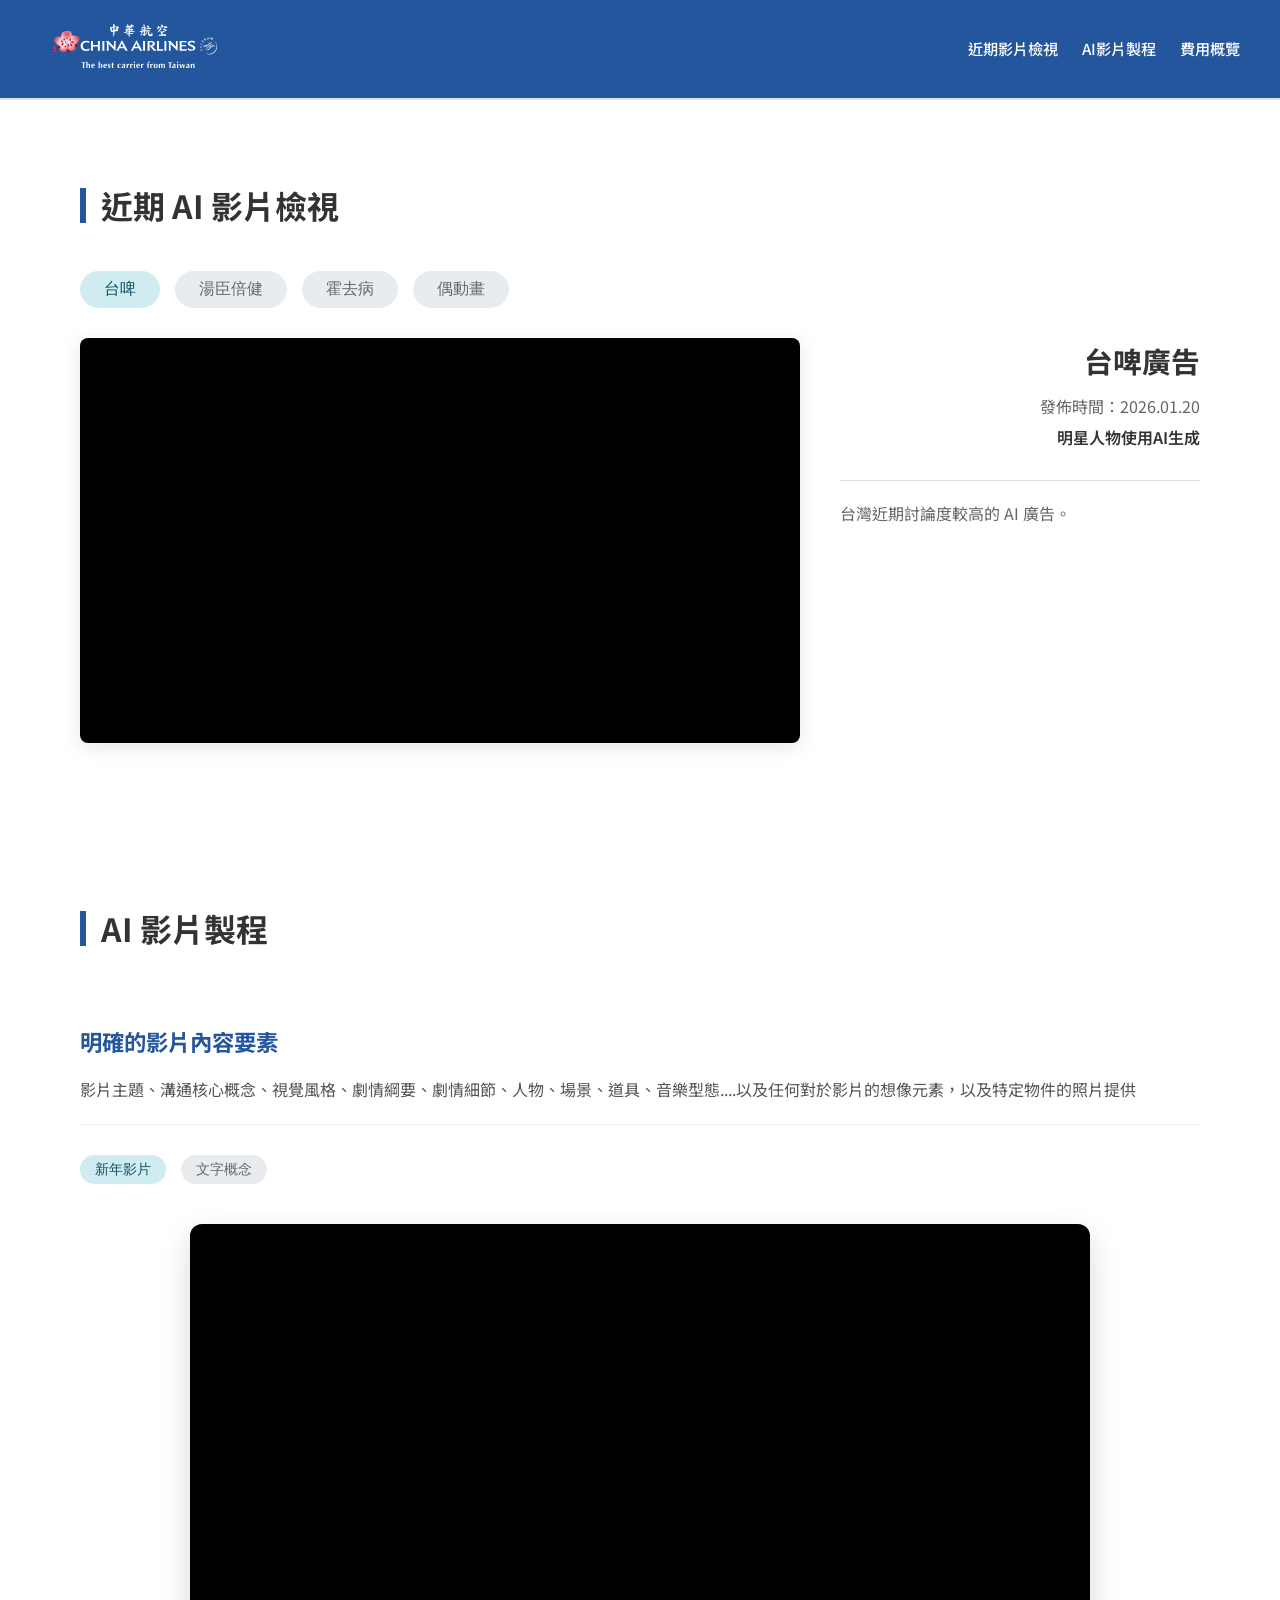
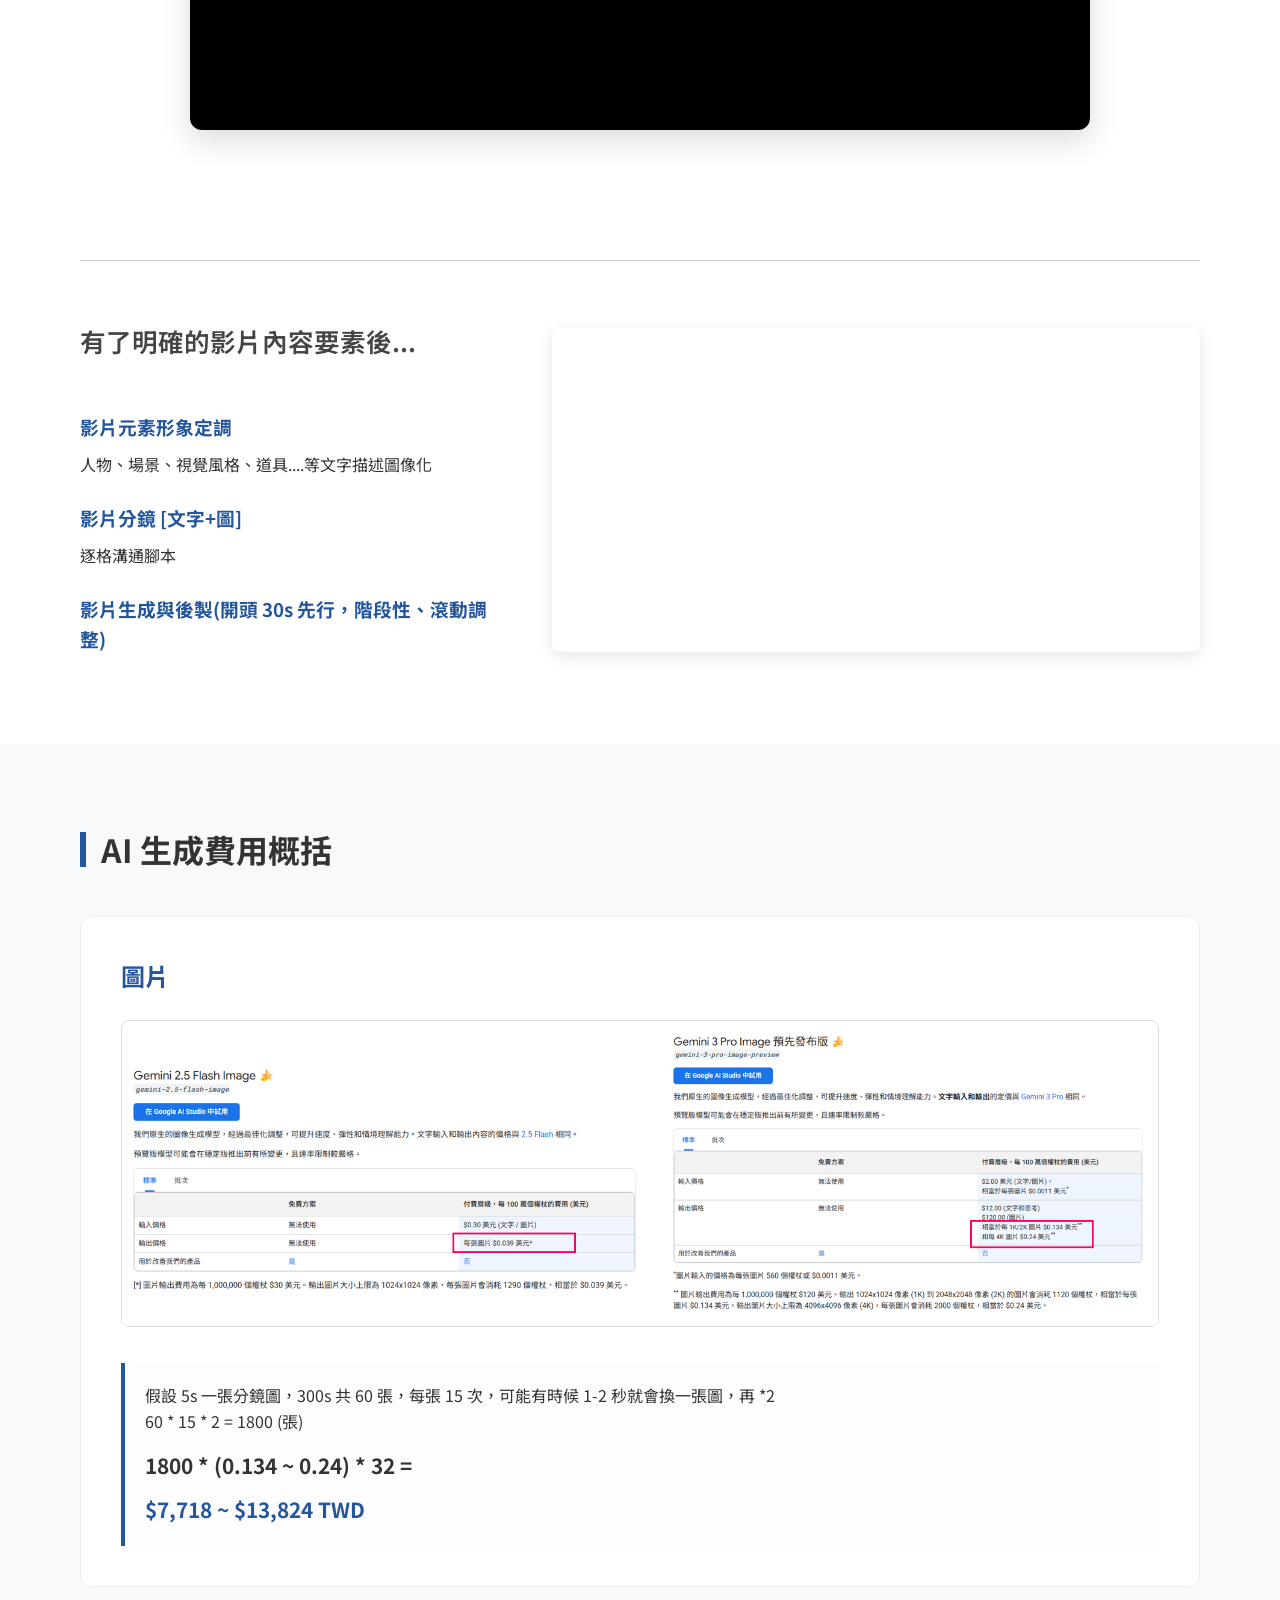
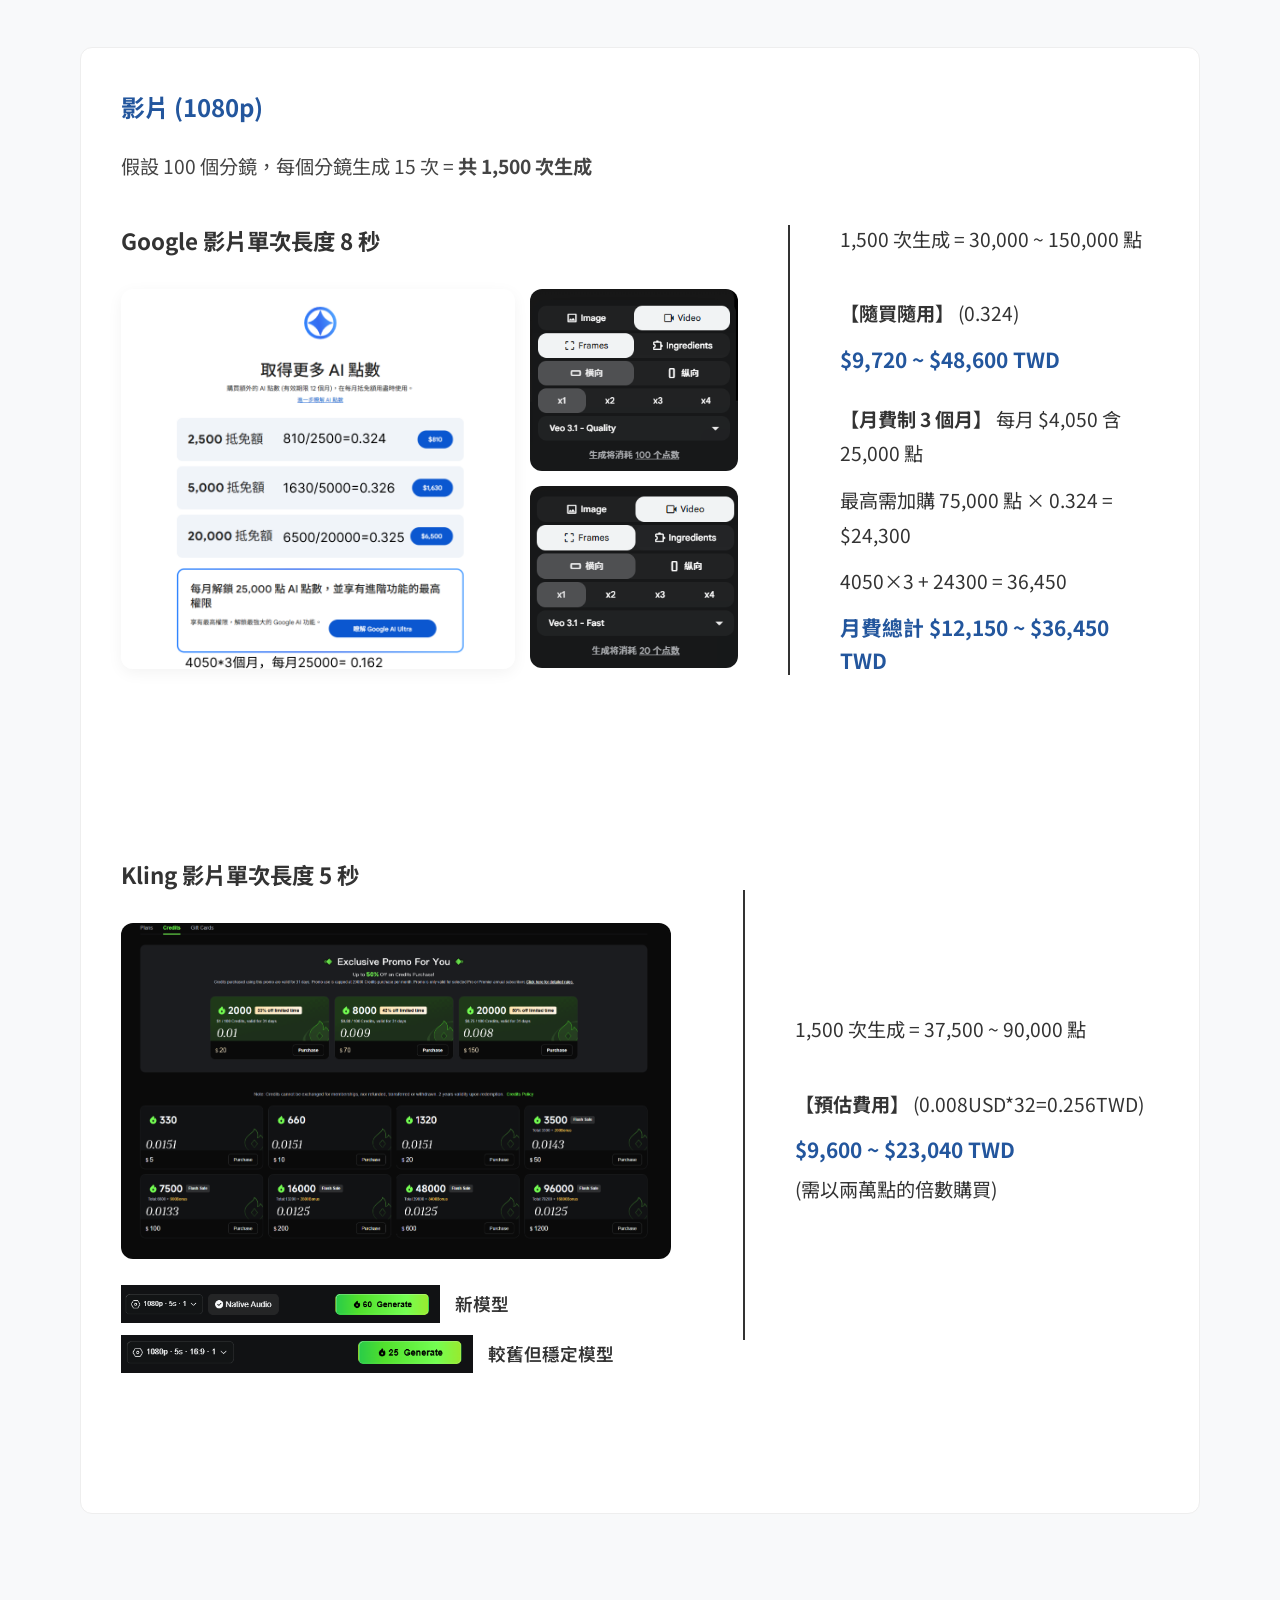
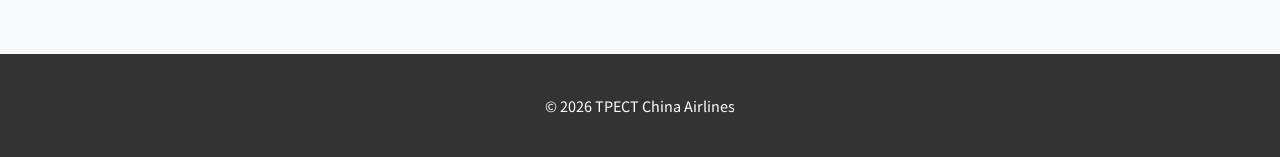
==== commit 5006b251: "first commit" ====
--- a/index.html
+++ b/index.html
@@ -4,7 +4,7 @@
 <head>
     <meta charset="UTF-8">
     <meta name="viewport" content="width=device-width, initial-scale=1.0">
-    <title>AI 影片製作現況分析與合作釐清 - KEfilm</title>
+    <title>AI 影片製作分析</title>
     <link rel="preconnect" href="https://fonts.googleapis.com">
     <link rel="preconnect" href="https://fonts.gstatic.com" crossorigin>
     <link
@@ -40,6 +40,7 @@
                     <button class="pill-tab-btn active" data-tab="tab1">台啤</button>
                     <button class="pill-tab-btn" data-tab="tab2">湯臣倍健</button>
                     <button class="pill-tab-btn" data-tab="tab3">霍去病</button>
+                    <button class="pill-tab-btn" data-tab="tab4">偶動畫</button>
                 </div>
 
                 <div class="showcase-content">
@@ -55,7 +56,7 @@
                                 <h3 class="meta-label-brand">台啤廣告</h3>
                                 <p class="meta-label-time">發佈時間：2026.01.20</p>
                                 <p class="meta-label-desc">明星人物使用AI生成</p>
-                                <p class="meta-label-brief">台灣知名品牌廣告，呈現 AI 在真實寫實化合成技術上的頂尖表現。</p>
+                                <p class="meta-label-brief">台灣近期討論度較高的 AI 廣告。</p>
                             </div>
                         </div>
                     </div>
@@ -63,12 +64,15 @@
                     <div class="tab-pane" id="tab2">
                         <div class="showcase-grid">
                             <div class="showcase-media">
-                                <video controls>
-                                    <source src="asset/video/南極人.mp4" type="video/mp4">
-                                </video>
+                                <iframe
+                                    src="https://www.facebook.com/plugins/video.php?href=https%3A%2F%2Fwww.facebook.com%2Fshare%2Fv%2F17531Q2ruu%2F&show_text=0&width=560"
+                                    width="100%" height="100%" style="border:none;overflow:hidden" scrolling="no"
+                                    frameborder="0"
+                                    allow="autoplay; clipboard-write; encrypted-media; picture-in-picture; web-share"
+                                    allowFullScreen="true"></iframe>
                             </div>
                             <div class="showcase-meta">
-                                <h3 class="meta-label-brand">湯臣倍健 (營養品)</h3>
+                                <h3 class="meta-label-brand">湯臣倍健 (營養品廣告)</h3>
                                 <p class="meta-label-time">發佈時間：2025.11.24</p>
                                 <p class="meta-label-desc">專場與細節豐富度展示</p>
                                 <p class="meta-label-brief">點擊前往原始連結：<a
@@ -81,15 +85,31 @@
                     <div class="tab-pane" id="tab3">
                         <div class="showcase-grid">
                             <div class="showcase-media">
-                                <iframe src="https://www.youtube.com/embed/hu1qOSXnQ2M" title="霍去病影片" frameborder="0"
+                                <iframe src="https://www.youtube.com/embed/BtSLh8RVRIM" title="霍去病影片" frameborder="0"
                                     allow="accelerometer; autoplay; clipboard-write; encrypted-media; gyroscope; picture-in-picture"
                                     allowfullscreen></iframe>
                             </div>
                             <div class="showcase-meta">
-                                <h3 class="meta-label-brand">霍去病</h3>
+                                <h3 class="meta-label-brand">霍去病(短版電影)</h3>
                                 <p class="meta-label-time">發佈時間：2026.02</p>
                                 <p class="meta-label-desc">中國創下五億瀏覽量</p>
                                 <p class="meta-label-brief">大型史詩場面，AI 技術於大規模動態生成與分鏡流暢度之指標性作品。</p>
+                            </div>
+                        </div>
+                    </div>
+                    <!-- 偶動畫 -->
+                    <div class="tab-pane" id="tab4">
+                        <div class="showcase-grid">
+                            <div class="showcase-media">
+                                <iframe src="https://www.youtube.com/embed/gLTbl8Jfi4s" title="偶動畫影片" frameborder="0"
+                                    allow="accelerometer; autoplay; clipboard-write; encrypted-media; gyroscope; picture-in-picture"
+                                    allowfullscreen></iframe>
+                            </div>
+                            <div class="showcase-meta">
+                                <h3 class="meta-label-brand">偶動畫</h3>
+                                <p class="meta-label-time">發佈時間：2026.03.02</p>
+                                <p class="meta-label-desc">AI 動畫應用</p>
+                                <p class="meta-label-brief">展現 AI 影片生成在動畫風格上的表現力。</p>
                             </div>
                         </div>
                     </div>
@@ -110,12 +130,12 @@
                     <p class="process-note">影片主題、溝通核心概念、視覺風格、劇情綱要、劇情細節、人物、場景、道具、音樂型態....以及任何對於影片的想像元素，以及特定物件的照片提供</p>
 
                     <div class="tabs-control-group small-tabs" id="concept-tabs">
-                        <button class="pill-tab-btn active" data-tab="concept-text">文字概念</button>
-                        <button class="pill-tab-btn" data-tab="concept-video">成品</button>
+                        <button class="pill-tab-btn active" data-tab="concept-video">新年影片</button>
+                        <button class="pill-tab-btn" data-tab="concept-text">文字概念</button>
                     </div>
 
                     <div class="concept-display">
-                        <div class="concept-pane active" id="concept-text">
+                        <div class="concept-pane" id="concept-text">
                             <div class="concept-cards-grid">
                                 <!-- 1. 影片主題 -->
                                 <div class="concept-card">
@@ -311,7 +331,7 @@
                                 </div>
                             </div>
                         </div>
-                        <div class="concept-pane" id="concept-video">
+                        <div class="concept-pane active" id="concept-video">
                             <div class="video-preview-box">
                                 <div class="fb-video-container">
                                     <iframe
@@ -338,7 +358,7 @@
                             <h3>影片分鏡 [文字+圖]</h3>
                             <p>逐格溝通腳本</p>
                             <br>
-                            <h3>影片生成與後製(開頭30S先行，階段性、滾動調整)</h3>
+                            <h3>影片生成與後製(開頭 30s 先行，階段性、滾動調整)</h3>
                         </div>
                         <div class="visual-output-media">
                             <video autoplay loop muted playsinline>
--- a/style.css
+++ b/style.css
@@ -735,7 +735,9 @@
     .google-img-grid .img-stacked img,
     .kling-main-img img {
         width: 100%;
+        max-width: 100%;
         height: auto;
+        box-sizing: border-box;
     }
 
     .price-summary {
